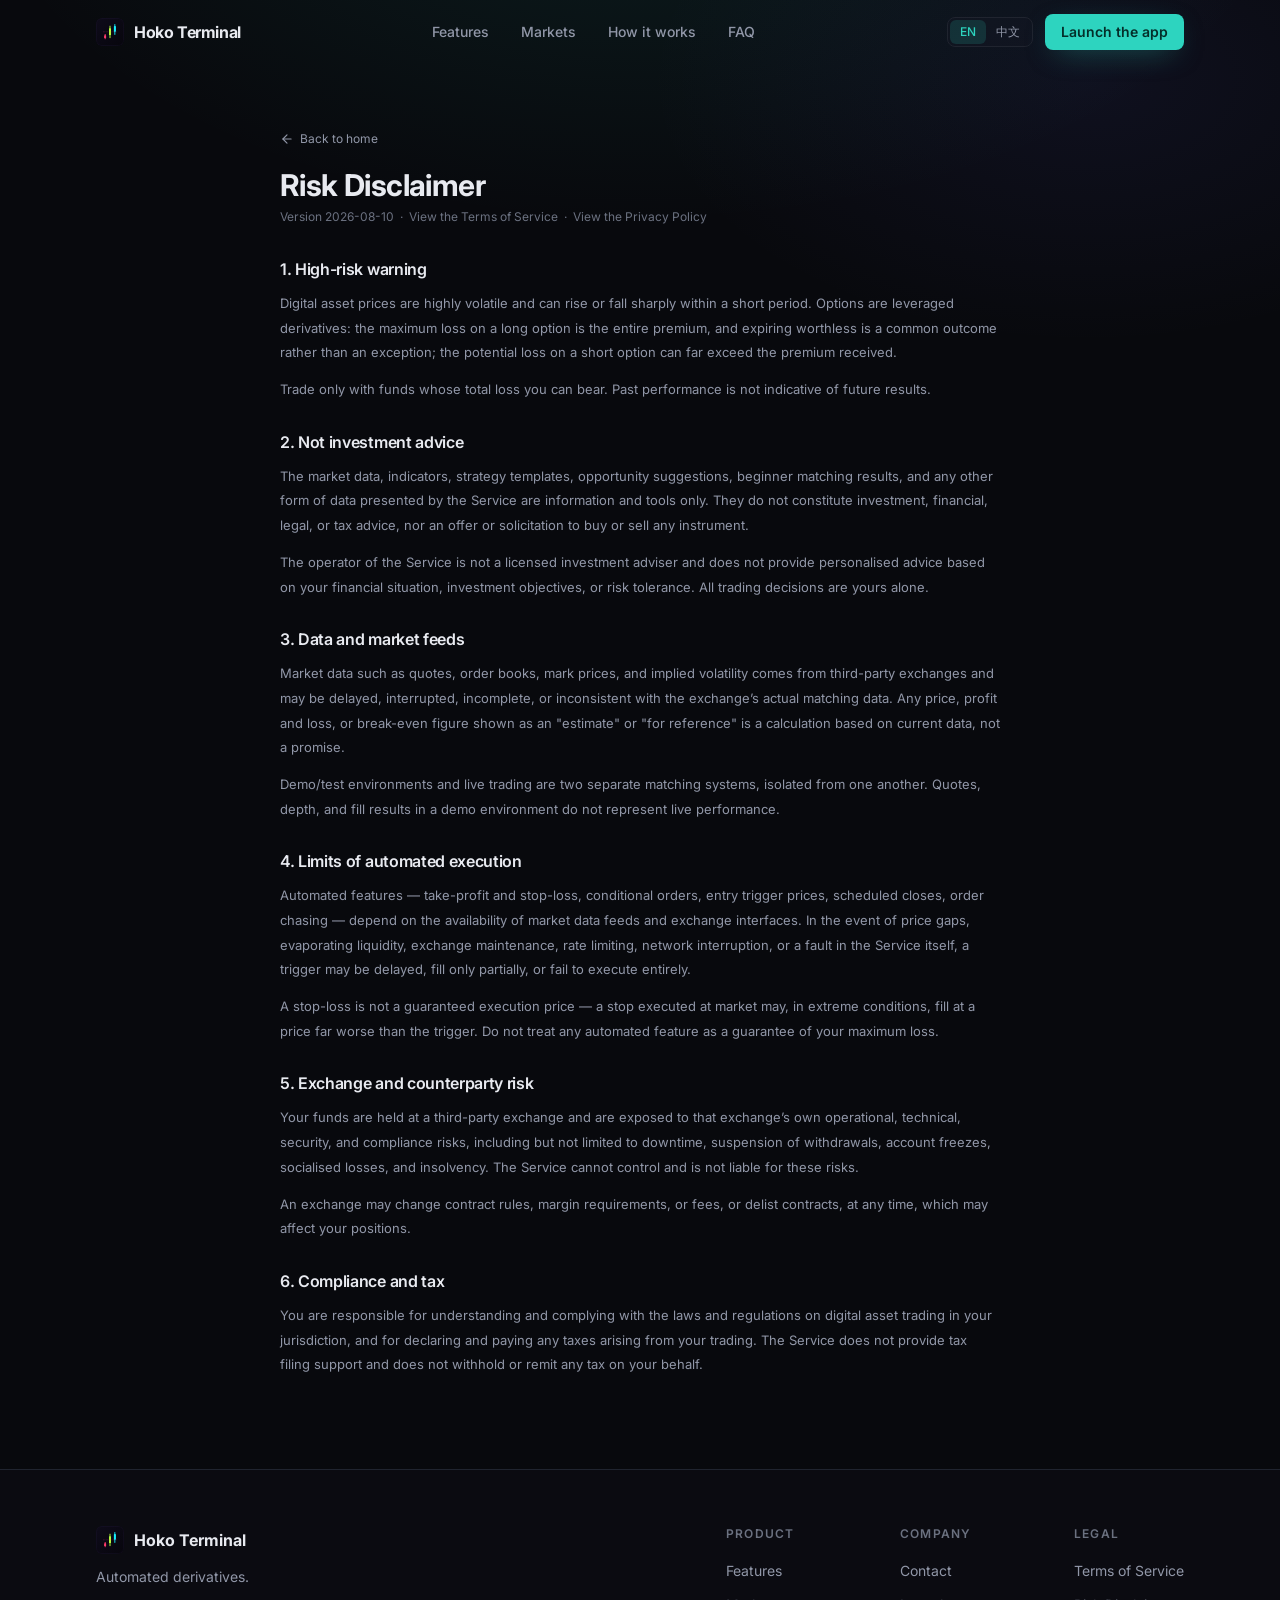
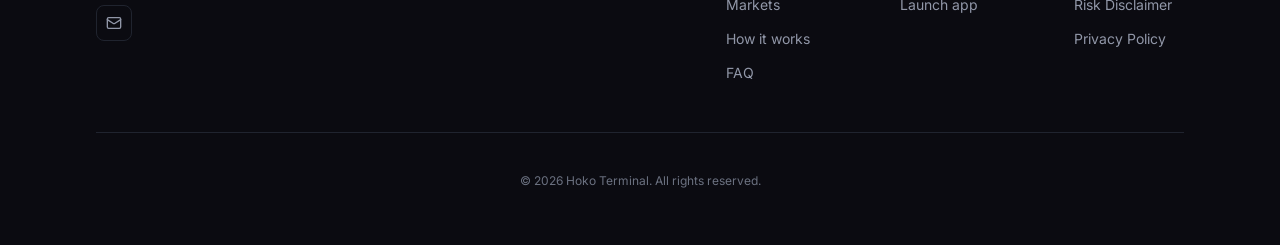
==== legal/disclaimer/index.html @ 72d1b21d "feat: initial release" ====
<!doctype html>
<html lang="en" class="dark">
  <head>
    <meta charset="UTF-8" />
    <meta name="viewport" content="width=device-width, initial-scale=1.0" />
    <title>Risk Disclaimer — Hoko Terminal</title>
    <meta
      name="description"
      content="Hoko Terminal Risk Disclaimer: high-risk warning, not investment advice, limits of automated execution, exchange and counterparty risk."
    />
    <link rel="icon" type="image/svg+xml" href="/icon.svg" />
    <link rel="icon" type="image/png" sizes="32x32" href="/favicon-32.png" />
    <link rel="apple-touch-icon" href="/apple-touch-icon.png" />
    <link rel="preconnect" href="https://fonts.googleapis.com" />
    <link rel="preconnect" href="https://fonts.gstatic.com" crossorigin />
    <link
      href="https://fonts.googleapis.com/css2?family=Inter:wght@400;500;600;700;800&family=JetBrains+Mono:wght@400;500;600&display=swap"
      rel="stylesheet"
    />
    <script type="module" crossorigin src="/assets/styles-DT14Fcyo.js"></script>
    <script type="module" crossorigin src="/assets/main-DDsl2lCZ.js"></script>
    <link rel="stylesheet" crossorigin href="/assets/styles-CQISBtaQ.css">
  </head>
  <body>
    <div id="root"></div>
  </body>
</html>
---- assets/styles-CQISBtaQ.css ----
/*! tailwindcss v4.3.3 | MIT License | https://tailwindcss.com */
@layer properties{@supports (((-webkit-hyphens:none)) and (not (margin-trim:inline))) or ((-moz-orient:inline) and (not (color:rgb(from red r g b)))){*,:before,:after,::backdrop{--tw-translate-x:0;--tw-translate-y:0;--tw-translate-z:0;--tw-space-y-reverse:0;--tw-divide-y-reverse:0;--tw-border-style:solid;--tw-gradient-position:initial;--tw-gradient-from:#0000;--tw-gradient-via:#0000;--tw-gradient-to:#0000;--tw-gradient-stops:initial;--tw-gradient-via-stops:initial;--tw-gradient-from-position:0%;--tw-gradient-via-position:50%;--tw-gradient-to-position:100%;--tw-leading:initial;--tw-font-weight:initial;--tw-tracking:initial;--tw-shadow:0 0 #0000;--tw-shadow-color:initial;--tw-shadow-alpha:100%;--tw-inset-shadow:0 0 #0000;--tw-inset-shadow-color:initial;--tw-inset-shadow-alpha:100%;--tw-ring-color:initial;--tw-ring-shadow:0 0 #0000;--tw-inset-ring-color:initial;--tw-inset-ring-shadow:0 0 #0000;--tw-ring-inset:initial;--tw-ring-offset-width:0px;--tw-ring-offset-color:#fff;--tw-ring-offset-shadow:0 0 #0000;--tw-outline-style:solid;--tw-blur:initial;--tw-brightness:initial;--tw-contrast:initial;--tw-grayscale:initial;--tw-hue-rotate:initial;--tw-invert:initial;--tw-opacity:initial;--tw-saturate:initial;--tw-sepia:initial;--tw-drop-shadow:initial;--tw-drop-shadow-color:initial;--tw-drop-shadow-alpha:100%;--tw-drop-shadow-size:initial;--tw-duration:initial;--tw-divide-x-reverse:0}}}@layer theme{:root,:host{--font-sans:"Inter", ui-sans-serif, system-ui, -apple-system, "Segoe UI", sans-serif;--font-mono:"JetBrains Mono", "SFMono-Regular", ui-monospace, monospace;--color-black:#000;--spacing:.25rem;--container-xs:20rem;--container-xl:36rem;--container-2xl:42rem;--container-3xl:48rem;--container-6xl:72rem;--text-xs:.75rem;--text-xs--line-height:calc(1 / .75);--text-sm:.875rem;--text-sm--line-height:calc(1.25 / .875);--text-base:1rem;--text-base--line-height:calc(1.5 / 1);--text-lg:1.125rem;--text-lg--line-height:calc(1.75 / 1.125);--text-xl:1.25rem;--text-xl--line-height:calc(1.75 / 1.25);--text-2xl:1.5rem;--text-2xl--line-height:calc(2 / 1.5);--text-3xl:1.875rem;--text-3xl--line-height:calc(2.25 / 1.875);--text-4xl:2.25rem;--text-4xl--line-height:calc(2.5 / 2.25);--text-5xl:3rem;--text-5xl--line-height:1;--text-6xl:3.75rem;--text-6xl--line-height:1;--font-weight-light:300;--font-weight-medium:500;--font-weight-semibold:600;--font-weight-bold:700;--font-weight-extrabold:800;--tracking-tight:-.025em;--tracking-widest:.1em;--leading-relaxed:1.625;--radius-md:.375rem;--radius-lg:.5rem;--radius-xl:.75rem;--radius-2xl:1rem;--radius-3xl:1.5rem;--animate-pulse:pulse 2s cubic-bezier(.4, 0, .6, 1) infinite;--blur-2xl:40px;--blur-3xl:64px;--default-transition-duration:.15s;--default-transition-timing-function:cubic-bezier(.4, 0, .2, 1);--default-font-family:var(--font-sans);--default-mono-font-family:var(--font-mono);--color-bg:#08090d;--color-surface:#0f1118;--color-surface-2:#151823;--color-elevated:#1a1e2b;--color-border:#20242f;--color-border-strong:#2c3140;--color-fg:#e8eaf0;--color-muted:#9197a8;--color-faint:#6b7180;--color-accent:#2dd4bf;--color-accent-fg:#042f2a;--color-accent-2:#6366f1;--color-up:#34d399;--color-down:#f43f5e;--radius-card:1rem}}@layer base{*,:after,:before,::backdrop{box-sizing:border-box;border:0 solid;margin:0;padding:0}::file-selector-button{box-sizing:border-box;border:0 solid;margin:0;padding:0}html,:host{-webkit-text-size-adjust:100%;tab-size:4;line-height:1.5;font-family:var(--default-font-family,-apple-system, BlinkMacSystemFont, "Segoe UI", Roboto, "Helvetica Neue", "Noto Sans", Arial, sans-serif, "Apple Color Emoji", "Segoe UI Emoji", "Segoe UI Symbol", "Noto Color Emoji");font-feature-settings:var(--default-font-feature-settings,normal);font-variation-settings:var(--default-font-variation-settings,normal);-webkit-tap-highlight-color:transparent}hr{height:0;color:inherit;border-top-width:1px}abbr:where([title]){-webkit-text-decoration:underline dotted;text-decoration:underline dotted}h1,h2,h3,h4,h5,h6{font-size:inherit;font-weight:inherit}a{color:inherit;-webkit-text-decoration:inherit;-webkit-text-decoration:inherit;-webkit-text-decoration:inherit;-webkit-text-decoration:inherit;text-decoration:inherit}b,strong{font-weight:bolder}code,kbd,samp,pre{font-family:var(--default-mono-font-family,ui-monospace, SFMono-Regular, Menlo, Monaco, Consolas, "Liberation Mono", "Courier New", monospace);font-feature-settings:var(--default-mono-font-feature-settings,normal);font-variation-settings:var(--default-mono-font-variation-settings,normal);font-size:1em}small{font-size:80%}sub,sup{vertical-align:baseline;font-size:75%;line-height:0;position:relative}sub{bottom:-.25em}sup{top:-.5em}table{text-indent:0;border-color:inherit;border-collapse:collapse}:-moz-focusring:where(:not(iframe)){outline:auto}progress{vertical-align:baseline}summary{display:list-item}ol,ul,menu{list-style:none}img,svg,video,canvas,audio,iframe,embed,object{vertical-align:middle;display:block}img,video{max-width:100%;height:auto}button,input,select,optgroup,textarea{font:inherit;font-feature-settings:inherit;font-variation-settings:inherit;letter-spacing:inherit;color:inherit;opacity:1;background-color:#0000;border-radius:0}::file-selector-button{font:inherit;font-feature-settings:inherit;font-variation-settings:inherit;letter-spacing:inherit;color:inherit;opacity:1;background-color:#0000;border-radius:0}:where(select:is([multiple],[size])) optgroup{font-weight:bolder}:where(select:is([multiple],[size])) optgroup option{padding-inline-start:20px}::file-selector-button{margin-inline-end:4px}::placeholder{opacity:1}@supports (not ((-webkit-appearance:-apple-pay-button))) or (contain-intrinsic-size:1px){::placeholder{color:currentColor}@supports (color:color-mix(in lab, red, red)){::placeholder{color:color-mix(in oklab, currentcolor 50%, transparent)}}}textarea{resize:vertical}::-webkit-search-decoration{-webkit-appearance:none}::-webkit-date-and-time-value{min-height:1lh;text-align:inherit}::-webkit-datetime-edit{display:inline-flex}::-webkit-datetime-edit-fields-wrapper{padding:0}::-webkit-datetime-edit{padding-block:0}::-webkit-datetime-edit-year-field{padding-block:0}::-webkit-datetime-edit-month-field{padding-block:0}::-webkit-datetime-edit-day-field{padding-block:0}::-webkit-datetime-edit-hour-field{padding-block:0}::-webkit-datetime-edit-minute-field{padding-block:0}::-webkit-datetime-edit-second-field{padding-block:0}::-webkit-datetime-edit-millisecond-field{padding-block:0}::-webkit-datetime-edit-meridiem-field{padding-block:0}::-webkit-calendar-picker-indicator{line-height:1}:-moz-ui-invalid{box-shadow:none}button,input:where([type=button],[type=reset],[type=submit]){appearance:button}::file-selector-button{appearance:button}::-webkit-inner-spin-button{height:auto}::-webkit-outer-spin-button{height:auto}[hidden]:where(:not([hidden=until-found])){display:none!important}*{border-color:var(--color-border)}html{scroll-behavior:smooth}html,body{background:var(--color-bg);color:var(--color-fg);font-family:var(--font-sans);-webkit-font-smoothing:antialiased;text-rendering:optimizelegibility}body{background-image:radial-gradient(70rem 40rem at 50% -10rem,#2dd4bf1a,#0000 60%),radial-gradient(50rem 30rem at 85% 5rem,#6366f114,#0000 55%);background-repeat:no-repeat;min-height:100vh;margin:0}::selection{background:#2dd4bf4d}@supports (color:color-mix(in lab, red, red)){::selection{background:color-mix(in srgb, var(--color-accent) 30%, transparent)}}::selection{color:var(--color-fg)}h1,h2,h3,h4{letter-spacing:-.02em}button{cursor:pointer}button:disabled{cursor:not-allowed}}@layer components;@layer utilities{.pointer-events-none{pointer-events:none}.sr-only{clip-path:inset(50%);white-space:nowrap;border-width:0;width:1px;height:1px;margin:-1px;padding:0;position:absolute;overflow:hidden}.absolute{position:absolute}.fixed{position:fixed}.relative{position:relative}.-inset-4{inset:calc(var(--spacing) * -4)}.inset-0{inset:0}.-inset-x-20{inset-inline:calc(var(--spacing) * -20)}.inset-x-0{inset-inline:0}.-top-10{top:calc(var(--spacing) * -10)}.-top-24{top:calc(var(--spacing) * -24)}.top-0{top:0}.top-5{top:calc(var(--spacing) * 5)}.right-5{right:calc(var(--spacing) * 5)}.left-1\/2{left:50%}.-z-10{z-index:calc(10 * -1)}.z-50{z-index:50}.mx-1\.5{margin-inline:calc(var(--spacing) * 1.5)}.mx-auto{margin-inline:auto}.mt-0\.5{margin-top:calc(var(--spacing) * .5)}.mt-1{margin-top:var(--spacing)}.mt-1\.5{margin-top:calc(var(--spacing) * 1.5)}.mt-2{margin-top:calc(var(--spacing) * 2)}.mt-3{margin-top:calc(var(--spacing) * 3)}.mt-4{margin-top:calc(var(--spacing) * 4)}.mt-5{margin-top:calc(var(--spacing) * 5)}.mt-8{margin-top:calc(var(--spacing) * 8)}.mt-12{margin-top:calc(var(--spacing) * 12)}.mt-14{margin-top:calc(var(--spacing) * 14)}.mb-1\.5{margin-bottom:calc(var(--spacing) * 1.5)}.mb-2\.5{margin-bottom:calc(var(--spacing) * 2.5)}.mb-3{margin-bottom:calc(var(--spacing) * 3)}.mb-4{margin-bottom:calc(var(--spacing) * 4)}.mb-5{margin-bottom:calc(var(--spacing) * 5)}.mb-7{margin-bottom:calc(var(--spacing) * 7)}.mb-8{margin-bottom:calc(var(--spacing) * 8)}.-ml-0\.5{margin-left:calc(var(--spacing) * -.5)}.ml-3{margin-left:calc(var(--spacing) * 3)}.ml-auto{margin-left:auto}.block{display:block}.flex{display:flex}.grid{display:grid}.hidden{display:none}.inline-flex{display:inline-flex}.size-1\.5{width:calc(var(--spacing) * 1.5);height:calc(var(--spacing) * 1.5)}.size-3{width:calc(var(--spacing) * 3);height:calc(var(--spacing) * 3)}.size-3\.5{width:calc(var(--spacing) * 3.5);height:calc(var(--spacing) * 3.5)}.size-4{width:calc(var(--spacing) * 4);height:calc(var(--spacing) * 4)}.size-5{width:calc(var(--spacing) * 5);height:calc(var(--spacing) * 5)}.size-6{width:calc(var(--spacing) * 6);height:calc(var(--spacing) * 6)}.size-7{width:calc(var(--spacing) * 7);height:calc(var(--spacing) * 7)}.size-9{width:calc(var(--spacing) * 9);height:calc(var(--spacing) * 9)}.size-10{width:calc(var(--spacing) * 10);height:calc(var(--spacing) * 10)}.size-11{width:calc(var(--spacing) * 11);height:calc(var(--spacing) * 11)}.h-4{height:calc(var(--spacing) * 4)}.h-9{height:calc(var(--spacing) * 9)}.h-11{height:calc(var(--spacing) * 11)}.h-12{height:calc(var(--spacing) * 12)}.h-16{height:calc(var(--spacing) * 16)}.h-24{height:calc(var(--spacing) * 24)}.h-64{height:calc(var(--spacing) * 64)}.min-h-screen{min-height:100vh}.w-7{width:calc(var(--spacing) * 7)}.w-full{width:100%}.max-w-2xl{max-width:var(--container-2xl)}.max-w-3xl{max-width:var(--container-3xl)}.max-w-6xl{max-width:var(--container-6xl)}.max-w-180{max-width:calc(var(--spacing) * 180)}.max-w-xl{max-width:var(--container-xl)}.max-w-xs{max-width:var(--container-xs)}.shrink-0{flex-shrink:0}.-translate-x-1\/2{--tw-translate-x:calc(calc(1 / 2 * 100%) * -1);translate:var(--tw-translate-x) var(--tw-translate-y)}.rotate-180{rotate:180deg}.animate-caret{animation:1s step-end infinite caret-blink}.animate-fade-up{animation:.6s cubic-bezier(.16,1,.3,1) both fade-up}.animate-pulse{animation:var(--animate-pulse)}.scroll-mt-20{scroll-margin-top:calc(var(--spacing) * 20)}.grid-cols-2{grid-template-columns:repeat(2,minmax(0,1fr))}.grid-rows-\[0fr\]{grid-template-rows:0fr}.grid-rows-\[1fr\]{grid-template-rows:1fr}.flex-col{flex-direction:column}.flex-row{flex-direction:row}.items-baseline{align-items:baseline}.items-center{align-items:center}.justify-between{justify-content:space-between}.justify-center{justify-content:center}.justify-end{justify-content:flex-end}.justify-start{justify-content:flex-start}.gap-1{gap:var(--spacing)}.gap-1\.5{gap:calc(var(--spacing) * 1.5)}.gap-2{gap:calc(var(--spacing) * 2)}.gap-2\.5{gap:calc(var(--spacing) * 2.5)}.gap-3{gap:calc(var(--spacing) * 3)}.gap-4{gap:calc(var(--spacing) * 4)}.gap-5{gap:calc(var(--spacing) * 5)}.gap-8{gap:calc(var(--spacing) * 8)}.gap-10{gap:calc(var(--spacing) * 10)}.gap-12{gap:calc(var(--spacing) * 12)}.gap-14{gap:calc(var(--spacing) * 14)}:where(.space-y-2>:not(:last-child)){--tw-space-y-reverse:0;margin-block-start:calc(calc(var(--spacing) * 2) * var(--tw-space-y-reverse));margin-block-end:calc(calc(var(--spacing) * 2) * calc(1 - var(--tw-space-y-reverse)))}:where(.space-y-2\.5>:not(:last-child)){--tw-space-y-reverse:0;margin-block-start:calc(calc(var(--spacing) * 2.5) * var(--tw-space-y-reverse));margin-block-end:calc(calc(var(--spacing) * 2.5) * calc(1 - var(--tw-space-y-reverse)))}:where(.space-y-3>:not(:last-child)){--tw-space-y-reverse:0;margin-block-start:calc(calc(var(--spacing) * 3) * var(--tw-space-y-reverse));margin-block-end:calc(calc(var(--spacing) * 3) * calc(1 - var(--tw-space-y-reverse)))}:where(.space-y-5>:not(:last-child)){--tw-space-y-reverse:0;margin-block-start:calc(calc(var(--spacing) * 5) * var(--tw-space-y-reverse));margin-block-end:calc(calc(var(--spacing) * 5) * calc(1 - var(--tw-space-y-reverse)))}:where(.divide-y>:not(:last-child)){--tw-divide-y-reverse:0;border-bottom-style:var(--tw-border-style);border-top-style:var(--tw-border-style);border-top-width:calc(1px * var(--tw-divide-y-reverse));border-bottom-width:calc(1px * calc(1 - var(--tw-divide-y-reverse)))}:where(.divide-border>:not(:last-child)){border-color:var(--color-border)}.overflow-hidden{overflow:hidden}.rounded{border-radius:.25rem}.rounded-2xl{border-radius:var(--radius-2xl)}.rounded-3xl{border-radius:var(--radius-3xl)}.rounded-\[--radius-card\]{border-radius:--radius-card}.rounded-\[2rem\]{border-radius:2rem}.rounded-\[22\%\]{border-radius:22%}.rounded-full{border-radius:3.40282e38px}.rounded-lg{border-radius:var(--radius-lg)}.rounded-md{border-radius:var(--radius-md)}.rounded-xl{border-radius:var(--radius-xl)}.border{border-style:var(--tw-border-style);border-width:1px}.border-y{border-block-style:var(--tw-border-style);border-block-width:1px}.border-t{border-top-style:var(--tw-border-style);border-top-width:1px}.border-b{border-bottom-style:var(--tw-border-style);border-bottom-width:1px}.border-border{border-color:var(--color-border)}.border-border-strong{border-color:var(--color-border-strong)}.bg-\[\#f5c451\]\/70{background-color:oklab(84.3187% .0110193 .140794/.7)}.bg-accent{background-color:var(--color-accent)}.bg-accent\/10{background-color:#2dd4bf1a}@supports (color:color-mix(in lab, red, red)){.bg-accent\/10{background-color:color-mix(in oklab, var(--color-accent) 10%, transparent)}}.bg-accent\/15{background-color:#2dd4bf26}@supports (color:color-mix(in lab, red, red)){.bg-accent\/15{background-color:color-mix(in oklab, var(--color-accent) 15%, transparent)}}.bg-accent\/80{background-color:#2dd4bfcc}@supports (color:color-mix(in lab, red, red)){.bg-accent\/80{background-color:color-mix(in oklab, var(--color-accent) 80%, transparent)}}.bg-bg{background-color:var(--color-bg)}.bg-bg\/40{background-color:#08090d66}@supports (color:color-mix(in lab, red, red)){.bg-bg\/40{background-color:color-mix(in oklab, var(--color-bg) 40%, transparent)}}.bg-bg\/60{background-color:#08090d99}@supports (color:color-mix(in lab, red, red)){.bg-bg\/60{background-color:color-mix(in oklab, var(--color-bg) 60%, transparent)}}.bg-down\/70{background-color:#f43f5eb3}@supports (color:color-mix(in lab, red, red)){.bg-down\/70{background-color:color-mix(in oklab, var(--color-down) 70%, transparent)}}.bg-elevated{background-color:var(--color-elevated)}.bg-surface{background-color:var(--color-surface)}.bg-surface-2\/40{background-color:#15182366}@supports (color:color-mix(in lab, red, red)){.bg-surface-2\/40{background-color:color-mix(in oklab, var(--color-surface-2) 40%, transparent)}}.bg-surface-2\/60{background-color:#15182399}@supports (color:color-mix(in lab, red, red)){.bg-surface-2\/60{background-color:color-mix(in oklab, var(--color-surface-2) 60%, transparent)}}.bg-surface\/30{background-color:#0f11184d}@supports (color:color-mix(in lab, red, red)){.bg-surface\/30{background-color:color-mix(in oklab, var(--color-surface) 30%, transparent)}}.bg-surface\/40{background-color:#0f111866}@supports (color:color-mix(in lab, red, red)){.bg-surface\/40{background-color:color-mix(in oklab, var(--color-surface) 40%, transparent)}}.bg-surface\/60{background-color:#0f111899}@supports (color:color-mix(in lab, red, red)){.bg-surface\/60{background-color:color-mix(in oklab, var(--color-surface) 60%, transparent)}}.bg-up{background-color:var(--color-up)}.bg-up\/10{background-color:#34d3991a}@supports (color:color-mix(in lab, red, red)){.bg-up\/10{background-color:color-mix(in oklab, var(--color-up) 10%, transparent)}}.bg-up\/70{background-color:#34d399b3}@supports (color:color-mix(in lab, red, red)){.bg-up\/70{background-color:color-mix(in oklab, var(--color-up) 70%, transparent)}}.bg-linear-to-b{--tw-gradient-position:to bottom}@supports (background-image:linear-gradient(in lab, red, red)){.bg-linear-to-b{--tw-gradient-position:to bottom in oklab}}.bg-linear-to-b{background-image:linear-gradient(var(--tw-gradient-stops))}.bg-gradient-to-tr{--tw-gradient-position:to top right in oklab;background-image:linear-gradient(var(--tw-gradient-stops))}.grid-bg{background-image:linear-gradient(90deg,#ffffff06 1px,#0000 1px),linear-gradient(#ffffff06 1px,#0000 1px);background-size:56px 56px}.from-accent\/20{--tw-gradient-from:#2dd4bf33}@supports (color:color-mix(in lab, red, red)){.from-accent\/20{--tw-gradient-from:color-mix(in oklab, var(--color-accent) 20%, transparent)}}.from-accent\/20{--tw-gradient-stops:var(--tw-gradient-via-stops,var(--tw-gradient-position), var(--tw-gradient-from) var(--tw-gradient-from-position), var(--tw-gradient-to) var(--tw-gradient-to-position))}.via-accent-2\/10{--tw-gradient-via:#6366f11a}@supports (color:color-mix(in lab, red, red)){.via-accent-2\/10{--tw-gradient-via:color-mix(in oklab, var(--color-accent-2) 10%, transparent)}}.via-accent-2\/10{--tw-gradient-via-stops:var(--tw-gradient-position), var(--tw-gradient-from) var(--tw-gradient-from-position), var(--tw-gradient-via) var(--tw-gradient-via-position), var(--tw-gradient-to) var(--tw-gradient-to-position);--tw-gradient-stops:var(--tw-gradient-via-stops)}.to-transparent{--tw-gradient-to:transparent;--tw-gradient-stops:var(--tw-gradient-via-stops,var(--tw-gradient-position), var(--tw-gradient-from) var(--tw-gradient-from-position), var(--tw-gradient-to) var(--tw-gradient-to-position))}.mask-\[radial-gradient\(40rem_20rem_at_50\%_0\%\,black\,transparent\)\]{-webkit-mask-image:radial-gradient(40rem 20rem at 50% 0,#000,#0000);mask-image:radial-gradient(40rem 20rem at 50% 0,#000,#0000)}.mask-\[radial-gradient\(60rem_40rem_at_50\%_-5rem\,black\,transparent\)\]{-webkit-mask-image:radial-gradient(60rem 40rem at 50% -5rem,#000,#0000);mask-image:radial-gradient(60rem 40rem at 50% -5rem,#000,#0000)}.text-gradient{background:linear-gradient(100deg, var(--color-fg) 30%, var(--color-accent) 100%);color:#0000;-webkit-background-clip:text;background-clip:text}.p-0\.5{padding:calc(var(--spacing) * .5)}.p-3{padding:calc(var(--spacing) * 3)}.p-5{padding:calc(var(--spacing) * 5)}.p-6{padding:calc(var(--spacing) * 6)}.p-7{padding:calc(var(--spacing) * 7)}.px-1\.5{padding-inline:calc(var(--spacing) * 1.5)}.px-2{padding-inline:calc(var(--spacing) * 2)}.px-2\.5{padding-inline:calc(var(--spacing) * 2.5)}.px-3{padding-inline:calc(var(--spacing) * 3)}.px-4{padding-inline:calc(var(--spacing) * 4)}.px-5{padding-inline:calc(var(--spacing) * 5)}.px-6{padding-inline:calc(var(--spacing) * 6)}.px-7{padding-inline:calc(var(--spacing) * 7)}.py-0\.5{padding-block:calc(var(--spacing) * .5)}.py-1{padding-block:var(--spacing)}.py-1\.5{padding-block:calc(var(--spacing) * 1.5)}.py-2{padding-block:calc(var(--spacing) * 2)}.py-2\.5{padding-block:calc(var(--spacing) * 2.5)}.py-3{padding-block:calc(var(--spacing) * 3)}.py-4{padding-block:calc(var(--spacing) * 4)}.py-5{padding-block:calc(var(--spacing) * 5)}.py-8{padding-block:calc(var(--spacing) * 8)}.py-12{padding-block:calc(var(--spacing) * 12)}.py-14{padding-block:calc(var(--spacing) * 14)}.py-16{padding-block:calc(var(--spacing) * 16)}.py-20{padding-block:calc(var(--spacing) * 20)}.pt-6{padding-top:calc(var(--spacing) * 6)}.pt-16{padding-top:calc(var(--spacing) * 16)}.pt-32{padding-top:calc(var(--spacing) * 32)}.pb-5{padding-bottom:calc(var(--spacing) * 5)}.pb-16{padding-bottom:calc(var(--spacing) * 16)}.pl-6{padding-left:calc(var(--spacing) * 6)}.text-center{text-align:center}.text-left{text-align:left}.font-mono{font-family:var(--font-mono)}.text-2xl{font-size:var(--text-2xl);line-height:var(--tw-leading,var(--text-2xl--line-height))}.text-3xl{font-size:var(--text-3xl);line-height:var(--tw-leading,var(--text-3xl--line-height))}.text-4xl{font-size:var(--text-4xl);line-height:var(--tw-leading,var(--text-4xl--line-height))}.text-base{font-size:var(--text-base);line-height:var(--tw-leading,var(--text-base--line-height))}.text-lg{font-size:var(--text-lg);line-height:var(--tw-leading,var(--text-lg--line-height))}.text-sm{font-size:var(--text-sm);line-height:var(--tw-leading,var(--text-sm--line-height))}.text-xl{font-size:var(--text-xl);line-height:var(--tw-leading,var(--text-xl--line-height))}.text-xs{font-size:var(--text-xs);line-height:var(--tw-leading,var(--text-xs--line-height))}.text-\[10px\]{font-size:10px}.text-\[11px\]{font-size:11px}.text-\[13px\]{font-size:13px}.leading-\[1\.08\]{--tw-leading:1.08;line-height:1.08}.leading-\[1\.9\]{--tw-leading:1.9;line-height:1.9}.leading-relaxed{--tw-leading:var(--leading-relaxed);line-height:var(--leading-relaxed)}.font-bold{--tw-font-weight:var(--font-weight-bold);font-weight:var(--font-weight-bold)}.font-extrabold{--tw-font-weight:var(--font-weight-extrabold);font-weight:var(--font-weight-extrabold)}.font-light{--tw-font-weight:var(--font-weight-light);font-weight:var(--font-weight-light)}.font-medium{--tw-font-weight:var(--font-weight-medium);font-weight:var(--font-weight-medium)}.font-semibold{--tw-font-weight:var(--font-weight-semibold);font-weight:var(--font-weight-semibold)}.tracking-tight{--tw-tracking:var(--tracking-tight);letter-spacing:var(--tracking-tight)}.tracking-widest{--tw-tracking:var(--tracking-widest);letter-spacing:var(--tracking-widest)}.text-balance{text-wrap:balance}.text-pretty{text-wrap:pretty}.whitespace-nowrap{white-space:nowrap}.text-accent{color:var(--color-accent)}.text-accent-fg{color:var(--color-accent-fg)}.text-down{color:var(--color-down)}.text-faint{color:var(--color-faint)}.text-fg{color:var(--color-fg)}.text-muted{color:var(--color-muted)}.text-up{color:var(--color-up)}.uppercase{text-transform:uppercase}.opacity-0{opacity:0}.opacity-40{opacity:.4}.opacity-100{opacity:1}.shadow-2xl{--tw-shadow:0 25px 50px -12px var(--tw-shadow-color,#00000040);box-shadow:var(--tw-inset-shadow), var(--tw-inset-ring-shadow), var(--tw-ring-offset-shadow), var(--tw-ring-shadow), var(--tw-shadow)}.shadow-\[0_8px_30px_-12px_rgba\(45\,212\,191\,0\.6\)\]{--tw-shadow:0 8px 30px -12px var(--tw-shadow-color,#2dd4bf99);box-shadow:var(--tw-inset-shadow), var(--tw-inset-ring-shadow), var(--tw-ring-offset-shadow), var(--tw-ring-shadow), var(--tw-shadow)}.shadow-lg{--tw-shadow:0 10px 15px -3px var(--tw-shadow-color,#0000001a), 0 4px 6px -4px var(--tw-shadow-color,#0000001a);box-shadow:var(--tw-inset-shadow), var(--tw-inset-ring-shadow), var(--tw-ring-offset-shadow), var(--tw-ring-shadow), var(--tw-shadow)}.shadow-black\/40{--tw-shadow-color:#0006}@supports (color:color-mix(in lab, red, red)){.shadow-black\/40{--tw-shadow-color:color-mix(in oklab, color-mix(in oklab, var(--color-black) 40%, transparent) var(--tw-shadow-alpha), transparent)}}.outline{outline-style:var(--tw-outline-style);outline-width:1px}.blur-2xl{--tw-blur:blur(var(--blur-2xl));filter:var(--tw-blur,) var(--tw-brightness,) var(--tw-contrast,) var(--tw-grayscale,) var(--tw-hue-rotate,) var(--tw-invert,) var(--tw-saturate,) var(--tw-sepia,) var(--tw-drop-shadow,)}.blur-3xl{--tw-blur:blur(var(--blur-3xl));filter:var(--tw-blur,) var(--tw-brightness,) var(--tw-contrast,) var(--tw-grayscale,) var(--tw-hue-rotate,) var(--tw-invert,) var(--tw-saturate,) var(--tw-sepia,) var(--tw-drop-shadow,)}.filter{filter:var(--tw-blur,) var(--tw-brightness,) var(--tw-contrast,) var(--tw-grayscale,) var(--tw-hue-rotate,) var(--tw-invert,) var(--tw-saturate,) var(--tw-sepia,) var(--tw-drop-shadow,)}.panel{background:#0f1118cc}@supports (color:color-mix(in lab, red, red)){.panel{background:color-mix(in srgb, var(--color-surface) 80%, transparent)}}.panel{border:1px solid var(--color-border);-webkit-backdrop-filter:blur(10px);backdrop-filter:blur(10px)}.transition-all{transition-property:all;transition-timing-function:var(--tw-ease,var(--default-transition-timing-function));transition-duration:var(--tw-duration,var(--default-transition-duration))}.transition-colors{transition-property:color,background-color,border-color,outline-color,text-decoration-color,fill,stroke,--tw-gradient-from,--tw-gradient-via,--tw-gradient-to;transition-timing-function:var(--tw-ease,var(--default-transition-timing-function));transition-duration:var(--tw-duration,var(--default-transition-duration))}.transition-opacity{transition-property:opacity;transition-timing-function:var(--tw-ease,var(--default-transition-timing-function));transition-duration:var(--tw-duration,var(--default-transition-duration))}.transition-transform{transition-property:transform,translate,scale,rotate;transition-timing-function:var(--tw-ease,var(--default-transition-timing-function));transition-duration:var(--tw-duration,var(--default-transition-duration))}.duration-150{--tw-duration:.15s;transition-duration:.15s}.duration-300{--tw-duration:.3s;transition-duration:.3s}.\[animation-delay\:120ms\]{animation-delay:.12s}.group-focus-within\:opacity-100:is(:where(.group):focus-within *){opacity:1}@media (hover:hover){.group-hover\:opacity-100:is(:where(.group):hover *){opacity:1}.hover\:-translate-y-1:hover{--tw-translate-y:calc(var(--spacing) * -1);translate:var(--tw-translate-x) var(--tw-translate-y)}.hover\:-translate-y-px:hover{--tw-translate-y:-1px;translate:var(--tw-translate-x) var(--tw-translate-y)}.hover\:border-accent\/60:hover{border-color:#2dd4bf99}@supports (color:color-mix(in lab, red, red)){.hover\:border-accent\/60:hover{border-color:color-mix(in oklab, var(--color-accent) 60%, transparent)}}.hover\:border-border-strong:hover{border-color:var(--color-border-strong)}.hover\:border-faint:hover{border-color:var(--color-faint)}.hover\:bg-accent\/90:hover{background-color:#2dd4bfe6}@supports (color:color-mix(in lab, red, red)){.hover\:bg-accent\/90:hover{background-color:color-mix(in oklab, var(--color-accent) 90%, transparent)}}.hover\:bg-surface-2:hover{background-color:var(--color-surface-2)}.hover\:bg-surface\/90:hover{background-color:#0f1118e6}@supports (color:color-mix(in lab, red, red)){.hover\:bg-surface\/90:hover{background-color:color-mix(in oklab, var(--color-surface) 90%, transparent)}}.hover\:text-accent:hover{color:var(--color-accent)}.hover\:text-fg:hover{color:var(--color-fg)}}.focus-visible\:ring-2:focus-visible{--tw-ring-shadow:var(--tw-ring-inset,) 0 0 0 calc(2px + var(--tw-ring-offset-width)) var(--tw-ring-color,currentcolor);box-shadow:var(--tw-inset-shadow), var(--tw-inset-ring-shadow), var(--tw-ring-offset-shadow), var(--tw-ring-shadow), var(--tw-shadow)}.focus-visible\:ring-accent\/60:focus-visible{--tw-ring-color:#2dd4bf99}@supports (color:color-mix(in lab, red, red)){.focus-visible\:ring-accent\/60:focus-visible{--tw-ring-color:color-mix(in oklab, var(--color-accent) 60%, transparent)}}.focus-visible\:ring-offset-2:focus-visible{--tw-ring-offset-width:2px;--tw-ring-offset-shadow:var(--tw-ring-inset,) 0 0 0 var(--tw-ring-offset-width) var(--tw-ring-offset-color)}.focus-visible\:ring-offset-bg:focus-visible{--tw-ring-offset-color:var(--color-bg)}.focus-visible\:outline-none:focus-visible{--tw-outline-style:none;outline-style:none}.disabled\:pointer-events-none:disabled{pointer-events:none}.disabled\:opacity-50:disabled{opacity:.5}@media (width>=40rem){.sm\:col-span-2{grid-column:span 2/span 2}.sm\:col-span-3{grid-column:span 3/span 3}.sm\:flex{display:flex}.sm\:grid-cols-2{grid-template-columns:repeat(2,minmax(0,1fr))}.sm\:grid-cols-3{grid-template-columns:repeat(3,minmax(0,1fr))}.sm\:grid-cols-5{grid-template-columns:repeat(5,minmax(0,1fr))}.sm\:flex-row{flex-direction:row}.sm\:gap-16{gap:calc(var(--spacing) * 16)}.sm\:px-8{padding-inline:calc(var(--spacing) * 8)}.sm\:px-16{padding-inline:calc(var(--spacing) * 16)}.sm\:py-16{padding-block:calc(var(--spacing) * 16)}.sm\:py-28{padding-block:calc(var(--spacing) * 28)}.sm\:pt-40{padding-top:calc(var(--spacing) * 40)}.sm\:pb-24{padding-bottom:calc(var(--spacing) * 24)}.sm\:text-3xl{font-size:var(--text-3xl);line-height:var(--tw-leading,var(--text-3xl--line-height))}.sm\:text-4xl{font-size:var(--text-4xl);line-height:var(--tw-leading,var(--text-4xl--line-height))}.sm\:text-5xl{font-size:var(--text-5xl);line-height:var(--tw-leading,var(--text-5xl--line-height))}}@media (width>=48rem){.md\:flex{display:flex}.md\:hidden{display:none}.md\:grid-cols-2{grid-template-columns:repeat(2,minmax(0,1fr))}.md\:flex-row{flex-direction:row}}@media (width>=64rem){.lg\:mx-0{margin-inline:0}.lg\:grid-cols-2{grid-template-columns:repeat(2,minmax(0,1fr))}.lg\:grid-cols-3{grid-template-columns:repeat(3,minmax(0,1fr))}.lg\:grid-cols-4{grid-template-columns:repeat(4,minmax(0,1fr))}.lg\:justify-start{justify-content:flex-start}:where(.lg\:divide-x>:not(:last-child)){--tw-divide-x-reverse:0;border-inline-style:var(--tw-border-style);border-inline-start-width:calc(1px * var(--tw-divide-x-reverse));border-inline-end-width:calc(1px * calc(1 - var(--tw-divide-x-reverse)))}.lg\:text-left{text-align:left}.lg\:text-6xl{font-size:var(--text-6xl);line-height:var(--tw-leading,var(--text-6xl--line-height))}}.\[\&_svg\]\:size-4 svg{width:calc(var(--spacing) * 4);height:calc(var(--spacing) * 4)}.\[\&_svg\]\:shrink-0 svg{flex-shrink:0}}@keyframes fade-up{0%{opacity:0;transform:translateY(12px)}to{opacity:1;transform:translateY(0)}}@keyframes marquee{0%{transform:translate(0)}to{transform:translate(-50%)}}@keyframes caret-blink{0%,45%{opacity:1}50%,to{opacity:0}}@property --tw-translate-x{syntax:"*";inherits:false;initial-value:0}@property --tw-translate-y{syntax:"*";inherits:false;initial-value:0}@property --tw-translate-z{syntax:"*";inherits:false;initial-value:0}@property --tw-space-y-reverse{syntax:"*";inherits:false;initial-value:0}@property --tw-divide-y-reverse{syntax:"*";inherits:false;initial-value:0}@property --tw-border-style{syntax:"*";inherits:false;initial-value:solid}@property --tw-gradient-position{syntax:"*";inherits:false}@property --tw-gradient-from{syntax:"<color>";inherits:false;initial-value:#0000}@property --tw-gradient-via{syntax:"<color>";inherits:false;initial-value:#0000}@property --tw-gradient-to{syntax:"<color>";inherits:false;initial-value:#0000}@property --tw-gradient-stops{syntax:"*";inherits:false}@property --tw-gradient-via-stops{syntax:"*";inherits:false}@property --tw-gradient-from-position{syntax:"<length-percentage>";inherits:false;initial-value:0%}@property --tw-gradient-via-position{syntax:"<length-percentage>";inherits:false;initial-value:50%}@property --tw-gradient-to-position{syntax:"<length-percentage>";inherits:false;initial-value:100%}@property --tw-leading{syntax:"*";inherits:false}@property --tw-font-weight{syntax:"*";inherits:false}@property --tw-tracking{syntax:"*";inherits:false}@property --tw-shadow{syntax:"*";inherits:false;initial-value:0 0 #0000}@property --tw-shadow-color{syntax:"*";inherits:false}@property --tw-shadow-alpha{syntax:"<percentage>";inherits:false;initial-value:100%}@property --tw-inset-shadow{syntax:"*";inherits:false;initial-value:0 0 #0000}@property --tw-inset-shadow-color{syntax:"*";inherits:false}@property --tw-inset-shadow-alpha{syntax:"<percentage>";inherits:false;initial-value:100%}@property --tw-ring-color{syntax:"*";inherits:false}@property --tw-ring-shadow{syntax:"*";inherits:false;initial-value:0 0 #0000}@property --tw-inset-ring-color{syntax:"*";inherits:false}@property --tw-inset-ring-shadow{syntax:"*";inherits:false;initial-value:0 0 #0000}@property --tw-ring-inset{syntax:"*";inherits:false}@property --tw-ring-offset-width{syntax:"<length>";inherits:false;initial-value:0}@property --tw-ring-offset-color{syntax:"*";inherits:false;initial-value:#fff}@property --tw-ring-offset-shadow{syntax:"*";inherits:false;initial-value:0 0 #0000}@property --tw-outline-style{syntax:"*";inherits:false;initial-value:solid}@property --tw-blur{syntax:"*";inherits:false}@property --tw-brightness{syntax:"*";inherits:false}@property --tw-contrast{syntax:"*";inherits:false}@property --tw-grayscale{syntax:"*";inherits:false}@property --tw-hue-rotate{syntax:"*";inherits:false}@property --tw-invert{syntax:"*";inherits:false}@property --tw-opacity{syntax:"*";inherits:false}@property --tw-saturate{syntax:"*";inherits:false}@property --tw-sepia{syntax:"*";inherits:false}@property --tw-drop-shadow{syntax:"*";inherits:false}@property --tw-drop-shadow-color{syntax:"*";inherits:false}@property --tw-drop-shadow-alpha{syntax:"<percentage>";inherits:false;initial-value:100%}@property --tw-drop-shadow-size{syntax:"*";inherits:false}@property --tw-duration{syntax:"*";inherits:false}@property --tw-divide-x-reverse{syntax:"*";inherits:false;initial-value:0}@keyframes pulse{50%{opacity:.5}}
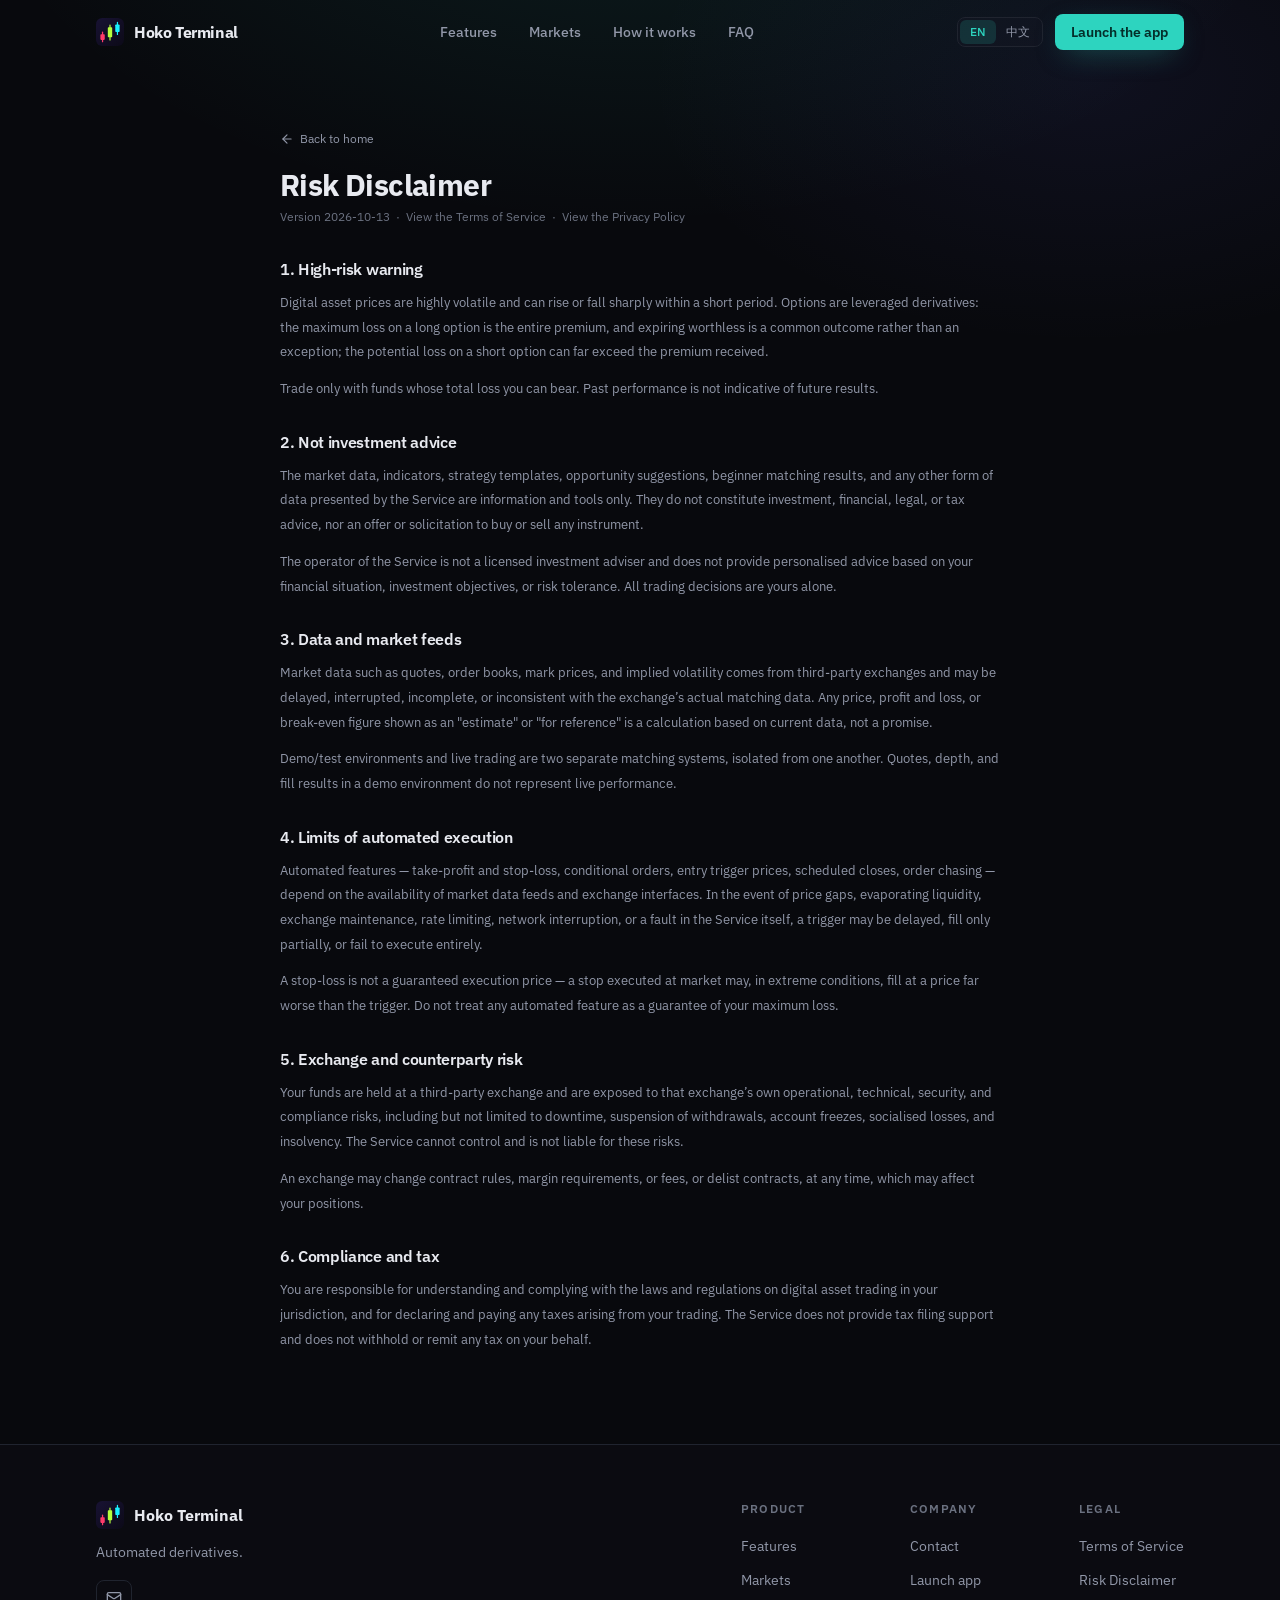
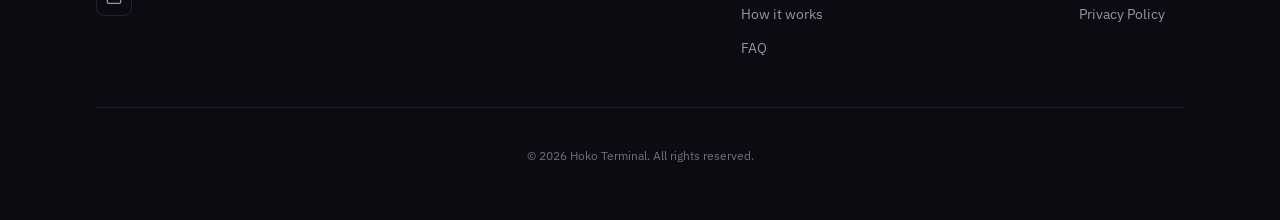
==== commit 8ae9dfda: "chore: add fonts and update privacy." ====
--- a/legal/disclaimer/index.html
+++ b/legal/disclaimer/index.html
@@ -11,15 +11,12 @@
     <link rel="icon" type="image/svg+xml" href="/icon.svg" />
     <link rel="icon" type="image/png" sizes="32x32" href="/favicon-32.png" />
     <link rel="apple-touch-icon" href="/apple-touch-icon.png" />
-    <link rel="preconnect" href="https://fonts.googleapis.com" />
-    <link rel="preconnect" href="https://fonts.gstatic.com" crossorigin />
-    <link
-      href="https://fonts.googleapis.com/css2?family=Inter:wght@400;500;600;700;800&family=JetBrains+Mono:wght@400;500;600&display=swap"
-      rel="stylesheet"
-    />
-    <script type="module" crossorigin src="/assets/styles-DT14Fcyo.js"></script>
-    <script type="module" crossorigin src="/assets/main-DDsl2lCZ.js"></script>
-    <link rel="stylesheet" crossorigin href="/assets/styles-CQISBtaQ.css">
+    <!-- 字体（IBM Plex Sans / Mono）自托管，见 src/fonts.css：
+         fonts.googleapis.com 在中国大陆不可达，挂 CDN 会让大陆访客静默
+         回落到系统字体。这里不要再加回 Google Fonts 的 <link>。 -->
+    <script type="module" crossorigin src="/assets/styles-DfaN-a5T.js"></script>
+    <script type="module" crossorigin src="/assets/main-CN9_UFp-.js"></script>
+    <link rel="stylesheet" crossorigin href="/assets/styles-CwAne7Uh.css">
   </head>
   <body>
     <div id="root"></div>
--- a/assets/styles-CwAne7Uh.css
+++ b/assets/styles-CwAne7Uh.css
@@ -0,0 +1,2 @@
+/*! tailwindcss v4.3.3 | MIT License | https://tailwindcss.com */
+@layer properties{@supports (((-webkit-hyphens:none)) and (not (margin-trim:inline))) or ((-moz-orient:inline) and (not (color:rgb(from red r g b)))){*,:before,:after,::backdrop{--tw-translate-x:0;--tw-translate-y:0;--tw-translate-z:0;--tw-space-y-reverse:0;--tw-divide-y-reverse:0;--tw-border-style:solid;--tw-gradient-position:initial;--tw-gradient-from:#0000;--tw-gradient-via:#0000;--tw-gradient-to:#0000;--tw-gradient-stops:initial;--tw-gradient-via-stops:initial;--tw-gradient-from-position:0%;--tw-gradient-via-position:50%;--tw-gradient-to-position:100%;--tw-leading:initial;--tw-font-weight:initial;--tw-tracking:initial;--tw-shadow:0 0 #0000;--tw-shadow-color:initial;--tw-shadow-alpha:100%;--tw-inset-shadow:0 0 #0000;--tw-inset-shadow-color:initial;--tw-inset-shadow-alpha:100%;--tw-ring-color:initial;--tw-ring-shadow:0 0 #0000;--tw-inset-ring-color:initial;--tw-inset-ring-shadow:0 0 #0000;--tw-ring-inset:initial;--tw-ring-offset-width:0px;--tw-ring-offset-color:#fff;--tw-ring-offset-shadow:0 0 #0000;--tw-outline-style:solid;--tw-blur:initial;--tw-brightness:initial;--tw-contrast:initial;--tw-grayscale:initial;--tw-hue-rotate:initial;--tw-invert:initial;--tw-opacity:initial;--tw-saturate:initial;--tw-sepia:initial;--tw-drop-shadow:initial;--tw-drop-shadow-color:initial;--tw-drop-shadow-alpha:100%;--tw-drop-shadow-size:initial;--tw-duration:initial;--tw-divide-x-reverse:0}}}@layer theme{:root,:host{--font-sans:"IBM Plex Sans", "PingFang SC", "Microsoft YaHei", ui-sans-serif, system-ui, sans-serif;--font-mono:"Plex Num", "IBM Plex Mono", "SFMono-Regular", ui-monospace, monospace;--color-black:#000;--spacing:.25rem;--container-xs:20rem;--container-xl:36rem;--container-2xl:42rem;--container-3xl:48rem;--container-6xl:72rem;--text-xs:.75rem;--text-xs--line-height:calc(1 / .75);--text-sm:.875rem;--text-sm--line-height:calc(1.25 / .875);--text-base:1rem;--text-base--line-height:calc(1.5 / 1);--text-lg:1.125rem;--text-lg--line-height:calc(1.75 / 1.125);--text-xl:1.25rem;--text-xl--line-height:calc(1.75 / 1.25);--text-2xl:1.5rem;--text-2xl--line-height:calc(2 / 1.5);--text-3xl:1.875rem;--text-3xl--line-height:calc(2.25 / 1.875);--text-4xl:2.25rem;--text-4xl--line-height:calc(2.5 / 2.25);--text-5xl:3rem;--text-5xl--line-height:1;--text-6xl:3.75rem;--text-6xl--line-height:1;--font-weight-light:300;--font-weight-medium:500;--font-weight-semibold:600;--font-weight-bold:700;--tracking-tight:-.025em;--tracking-widest:.1em;--leading-relaxed:1.625;--radius-md:.375rem;--radius-lg:.5rem;--radius-xl:.75rem;--radius-2xl:1rem;--radius-3xl:1.5rem;--animate-pulse:pulse 2s cubic-bezier(.4, 0, .6, 1) infinite;--blur-2xl:40px;--blur-3xl:64px;--default-transition-duration:.15s;--default-transition-timing-function:cubic-bezier(.4, 0, .2, 1);--default-font-family:var(--font-sans);--default-mono-font-family:var(--font-mono);--color-bg:#08090d;--color-surface:#0f1118;--color-surface-2:#151823;--color-elevated:#1a1e2b;--color-border:#20242f;--color-border-strong:#2c3140;--color-fg:#e8eaf0;--color-muted:#9197a8;--color-faint:#6b7180;--color-accent:#2dd4bf;--color-accent-fg:#042f2a;--color-accent-2:#6366f1;--color-up:#34d399;--color-down:#f43f5e;--radius-card:1rem}}@layer base{*,:after,:before,::backdrop{box-sizing:border-box;border:0 solid;margin:0;padding:0}::file-selector-button{box-sizing:border-box;border:0 solid;margin:0;padding:0}html,:host{-webkit-text-size-adjust:100%;tab-size:4;line-height:1.5;font-family:var(--default-font-family,-apple-system, BlinkMacSystemFont, "Segoe UI", Roboto, "Helvetica Neue", "Noto Sans", Arial, sans-serif, "Apple Color Emoji", "Segoe UI Emoji", "Segoe UI Symbol", "Noto Color Emoji");font-feature-settings:var(--default-font-feature-settings,normal);font-variation-settings:var(--default-font-variation-settings,normal);-webkit-tap-highlight-color:transparent}hr{height:0;color:inherit;border-top-width:1px}abbr:where([title]){-webkit-text-decoration:underline dotted;text-decoration:underline dotted}h1,h2,h3,h4,h5,h6{font-size:inherit;font-weight:inherit}a{color:inherit;-webkit-text-decoration:inherit;-webkit-text-decoration:inherit;-webkit-text-decoration:inherit;-webkit-text-decoration:inherit;text-decoration:inherit}b,strong{font-weight:bolder}code,kbd,samp,pre{font-family:var(--default-mono-font-family,ui-monospace, SFMono-Regular, Menlo, Monaco, Consolas, "Liberation Mono", "Courier New", monospace);font-feature-settings:var(--default-mono-font-feature-settings,normal);font-variation-settings:var(--default-mono-font-variation-settings,normal);font-size:1em}small{font-size:80%}sub,sup{vertical-align:baseline;font-size:75%;line-height:0;position:relative}sub{bottom:-.25em}sup{top:-.5em}table{text-indent:0;border-color:inherit;border-collapse:collapse}:-moz-focusring:where(:not(iframe)){outline:auto}progress{vertical-align:baseline}summary{display:list-item}ol,ul,menu{list-style:none}img,svg,video,canvas,audio,iframe,embed,object{vertical-align:middle;display:block}img,video{max-width:100%;height:auto}button,input,select,optgroup,textarea{font:inherit;font-feature-settings:inherit;font-variation-settings:inherit;letter-spacing:inherit;color:inherit;opacity:1;background-color:#0000;border-radius:0}::file-selector-button{font:inherit;font-feature-settings:inherit;font-variation-settings:inherit;letter-spacing:inherit;color:inherit;opacity:1;background-color:#0000;border-radius:0}:where(select:is([multiple],[size])) optgroup{font-weight:bolder}:where(select:is([multiple],[size])) optgroup option{padding-inline-start:20px}::file-selector-button{margin-inline-end:4px}::placeholder{opacity:1}@supports (not ((-webkit-appearance:-apple-pay-button))) or (contain-intrinsic-size:1px){::placeholder{color:currentColor}@supports (color:color-mix(in lab, red, red)){::placeholder{color:color-mix(in oklab, currentcolor 50%, transparent)}}}textarea{resize:vertical}::-webkit-search-decoration{-webkit-appearance:none}::-webkit-date-and-time-value{min-height:1lh;text-align:inherit}::-webkit-datetime-edit{display:inline-flex}::-webkit-datetime-edit-fields-wrapper{padding:0}::-webkit-datetime-edit{padding-block:0}::-webkit-datetime-edit-year-field{padding-block:0}::-webkit-datetime-edit-month-field{padding-block:0}::-webkit-datetime-edit-day-field{padding-block:0}::-webkit-datetime-edit-hour-field{padding-block:0}::-webkit-datetime-edit-minute-field{padding-block:0}::-webkit-datetime-edit-second-field{padding-block:0}::-webkit-datetime-edit-millisecond-field{padding-block:0}::-webkit-datetime-edit-meridiem-field{padding-block:0}::-webkit-calendar-picker-indicator{line-height:1}:-moz-ui-invalid{box-shadow:none}button,input:where([type=button],[type=reset],[type=submit]){appearance:button}::file-selector-button{appearance:button}::-webkit-inner-spin-button{height:auto}::-webkit-outer-spin-button{height:auto}[hidden]:where(:not([hidden=until-found])){display:none!important}*{border-color:var(--color-border)}html{scroll-behavior:smooth}html,body{background:var(--color-bg);color:var(--color-fg);font-family:var(--font-sans);-webkit-font-smoothing:antialiased;text-rendering:optimizelegibility}body{background-image:radial-gradient(70rem 40rem at 50% -10rem,#2dd4bf1a,#0000 60%),radial-gradient(50rem 30rem at 85% 5rem,#6366f114,#0000 55%);background-repeat:no-repeat;min-height:100vh;margin:0}::selection{background:#2dd4bf4d}@supports (color:color-mix(in lab, red, red)){::selection{background:color-mix(in srgb, var(--color-accent) 30%, transparent)}}::selection{color:var(--color-fg)}h1,h2,h3,h4{letter-spacing:-.02em}button{cursor:pointer}button:disabled{cursor:not-allowed}}@layer components;@layer utilities{.pointer-events-none{pointer-events:none}.sr-only{clip-path:inset(50%);white-space:nowrap;border-width:0;width:1px;height:1px;margin:-1px;padding:0;position:absolute;overflow:hidden}.absolute{position:absolute}.fixed{position:fixed}.relative{position:relative}.-inset-4{inset:calc(var(--spacing) * -4)}.inset-0{inset:0}.-inset-x-20{inset-inline:calc(var(--spacing) * -20)}.inset-x-0{inset-inline:0}.-top-10{top:calc(var(--spacing) * -10)}.-top-24{top:calc(var(--spacing) * -24)}.top-0{top:0}.top-5{top:calc(var(--spacing) * 5)}.right-5{right:calc(var(--spacing) * 5)}.left-1\/2{left:50%}.-z-10{z-index:calc(10 * -1)}.z-50{z-index:50}.mx-1\.5{margin-inline:calc(var(--spacing) * 1.5)}.mx-auto{margin-inline:auto}.mt-0\.5{margin-top:calc(var(--spacing) * .5)}.mt-1{margin-top:var(--spacing)}.mt-1\.5{margin-top:calc(var(--spacing) * 1.5)}.mt-2{margin-top:calc(var(--spacing) * 2)}.mt-3{margin-top:calc(var(--spacing) * 3)}.mt-4{margin-top:calc(var(--spacing) * 4)}.mt-5{margin-top:calc(var(--spacing) * 5)}.mt-8{margin-top:calc(var(--spacing) * 8)}.mt-12{margin-top:calc(var(--spacing) * 12)}.mt-14{margin-top:calc(var(--spacing) * 14)}.mb-1\.5{margin-bottom:calc(var(--spacing) * 1.5)}.mb-2\.5{margin-bottom:calc(var(--spacing) * 2.5)}.mb-3{margin-bottom:calc(var(--spacing) * 3)}.mb-4{margin-bottom:calc(var(--spacing) * 4)}.mb-5{margin-bottom:calc(var(--spacing) * 5)}.mb-7{margin-bottom:calc(var(--spacing) * 7)}.mb-8{margin-bottom:calc(var(--spacing) * 8)}.-ml-0\.5{margin-left:calc(var(--spacing) * -.5)}.ml-3{margin-left:calc(var(--spacing) * 3)}.ml-auto{margin-left:auto}.block{display:block}.flex{display:flex}.grid{display:grid}.hidden{display:none}.inline-flex{display:inline-flex}.size-1\.5{width:calc(var(--spacing) * 1.5);height:calc(var(--spacing) * 1.5)}.size-3{width:calc(var(--spacing) * 3);height:calc(var(--spacing) * 3)}.size-3\.5{width:calc(var(--spacing) * 3.5);height:calc(var(--spacing) * 3.5)}.size-4{width:calc(var(--spacing) * 4);height:calc(var(--spacing) * 4)}.size-5{width:calc(var(--spacing) * 5);height:calc(var(--spacing) * 5)}.size-6{width:calc(var(--spacing) * 6);height:calc(var(--spacing) * 6)}.size-7{width:calc(var(--spacing) * 7);height:calc(var(--spacing) * 7)}.size-9{width:calc(var(--spacing) * 9);height:calc(var(--spacing) * 9)}.size-10{width:calc(var(--spacing) * 10);height:calc(var(--spacing) * 10)}.size-11{width:calc(var(--spacing) * 11);height:calc(var(--spacing) * 11)}.h-4{height:calc(var(--spacing) * 4)}.h-9{height:calc(var(--spacing) * 9)}.h-11{height:calc(var(--spacing) * 11)}.h-12{height:calc(var(--spacing) * 12)}.h-16{height:calc(var(--spacing) * 16)}.h-24{height:calc(var(--spacing) * 24)}.h-64{height:calc(var(--spacing) * 64)}.min-h-screen{min-height:100vh}.w-7{width:calc(var(--spacing) * 7)}.w-full{width:100%}.max-w-2xl{max-width:var(--container-2xl)}.max-w-3xl{max-width:var(--container-3xl)}.max-w-6xl{max-width:var(--container-6xl)}.max-w-180{max-width:calc(var(--spacing) * 180)}.max-w-xl{max-width:var(--container-xl)}.max-w-xs{max-width:var(--container-xs)}.shrink-0{flex-shrink:0}.-translate-x-1\/2{--tw-translate-x:calc(calc(1 / 2 * 100%) * -1);translate:var(--tw-translate-x) var(--tw-translate-y)}.rotate-180{rotate:180deg}.animate-caret{animation:1s step-end infinite caret-blink}.animate-fade-up{animation:.6s cubic-bezier(.16,1,.3,1) both fade-up}.animate-pulse{animation:var(--animate-pulse)}.scroll-mt-20{scroll-margin-top:calc(var(--spacing) * 20)}.grid-cols-2{grid-template-columns:repeat(2,minmax(0,1fr))}.grid-rows-\[0fr\]{grid-template-rows:0fr}.grid-rows-\[1fr\]{grid-template-rows:1fr}.flex-col{flex-direction:column}.flex-row{flex-direction:row}.items-baseline{align-items:baseline}.items-center{align-items:center}.justify-between{justify-content:space-between}.justify-center{justify-content:center}.justify-end{justify-content:flex-end}.justify-start{justify-content:flex-start}.gap-1{gap:var(--spacing)}.gap-1\.5{gap:calc(var(--spacing) * 1.5)}.gap-2{gap:calc(var(--spacing) * 2)}.gap-2\.5{gap:calc(var(--spacing) * 2.5)}.gap-3{gap:calc(var(--spacing) * 3)}.gap-4{gap:calc(var(--spacing) * 4)}.gap-5{gap:calc(var(--spacing) * 5)}.gap-8{gap:calc(var(--spacing) * 8)}.gap-10{gap:calc(var(--spacing) * 10)}.gap-12{gap:calc(var(--spacing) * 12)}.gap-14{gap:calc(var(--spacing) * 14)}:where(.space-y-2>:not(:last-child)){--tw-space-y-reverse:0;margin-block-start:calc(calc(var(--spacing) * 2) * var(--tw-space-y-reverse));margin-block-end:calc(calc(var(--spacing) * 2) * calc(1 - var(--tw-space-y-reverse)))}:where(.space-y-2\.5>:not(:last-child)){--tw-space-y-reverse:0;margin-block-start:calc(calc(var(--spacing) * 2.5) * var(--tw-space-y-reverse));margin-block-end:calc(calc(var(--spacing) * 2.5) * calc(1 - var(--tw-space-y-reverse)))}:where(.space-y-3>:not(:last-child)){--tw-space-y-reverse:0;margin-block-start:calc(calc(var(--spacing) * 3) * var(--tw-space-y-reverse));margin-block-end:calc(calc(var(--spacing) * 3) * calc(1 - var(--tw-space-y-reverse)))}:where(.space-y-5>:not(:last-child)){--tw-space-y-reverse:0;margin-block-start:calc(calc(var(--spacing) * 5) * var(--tw-space-y-reverse));margin-block-end:calc(calc(var(--spacing) * 5) * calc(1 - var(--tw-space-y-reverse)))}:where(.divide-y>:not(:last-child)){--tw-divide-y-reverse:0;border-bottom-style:var(--tw-border-style);border-top-style:var(--tw-border-style);border-top-width:calc(1px * var(--tw-divide-y-reverse));border-bottom-width:calc(1px * calc(1 - var(--tw-divide-y-reverse)))}:where(.divide-border>:not(:last-child)){border-color:var(--color-border)}.overflow-hidden{overflow:hidden}.rounded{border-radius:.25rem}.rounded-2xl{border-radius:var(--radius-2xl)}.rounded-3xl{border-radius:var(--radius-3xl)}.rounded-\[--radius-card\]{border-radius:--radius-card}.rounded-\[2rem\]{border-radius:2rem}.rounded-\[22\%\]{border-radius:22%}.rounded-full{border-radius:3.40282e38px}.rounded-lg{border-radius:var(--radius-lg)}.rounded-md{border-radius:var(--radius-md)}.rounded-xl{border-radius:var(--radius-xl)}.border{border-style:var(--tw-border-style);border-width:1px}.border-y{border-block-style:var(--tw-border-style);border-block-width:1px}.border-t{border-top-style:var(--tw-border-style);border-top-width:1px}.border-b{border-bottom-style:var(--tw-border-style);border-bottom-width:1px}.border-border{border-color:var(--color-border)}.border-border-strong{border-color:var(--color-border-strong)}.bg-\[\#f5c451\]\/70{background-color:oklab(84.3187% .0110193 .140794/.7)}.bg-accent{background-color:var(--color-accent)}.bg-accent\/10{background-color:#2dd4bf1a}@supports (color:color-mix(in lab, red, red)){.bg-accent\/10{background-color:color-mix(in oklab, var(--color-accent) 10%, transparent)}}.bg-accent\/15{background-color:#2dd4bf26}@supports (color:color-mix(in lab, red, red)){.bg-accent\/15{background-color:color-mix(in oklab, var(--color-accent) 15%, transparent)}}.bg-accent\/80{background-color:#2dd4bfcc}@supports (color:color-mix(in lab, red, red)){.bg-accent\/80{background-color:color-mix(in oklab, var(--color-accent) 80%, transparent)}}.bg-bg{background-color:var(--color-bg)}.bg-bg\/40{background-color:#08090d66}@supports (color:color-mix(in lab, red, red)){.bg-bg\/40{background-color:color-mix(in oklab, var(--color-bg) 40%, transparent)}}.bg-bg\/60{background-color:#08090d99}@supports (color:color-mix(in lab, red, red)){.bg-bg\/60{background-color:color-mix(in oklab, var(--color-bg) 60%, transparent)}}.bg-down\/70{background-color:#f43f5eb3}@supports (color:color-mix(in lab, red, red)){.bg-down\/70{background-color:color-mix(in oklab, var(--color-down) 70%, transparent)}}.bg-elevated{background-color:var(--color-elevated)}.bg-surface{background-color:var(--color-surface)}.bg-surface-2\/40{background-color:#15182366}@supports (color:color-mix(in lab, red, red)){.bg-surface-2\/40{background-color:color-mix(in oklab, var(--color-surface-2) 40%, transparent)}}.bg-surface-2\/60{background-color:#15182399}@supports (color:color-mix(in lab, red, red)){.bg-surface-2\/60{background-color:color-mix(in oklab, var(--color-surface-2) 60%, transparent)}}.bg-surface\/30{background-color:#0f11184d}@supports (color:color-mix(in lab, red, red)){.bg-surface\/30{background-color:color-mix(in oklab, var(--color-surface) 30%, transparent)}}.bg-surface\/40{background-color:#0f111866}@supports (color:color-mix(in lab, red, red)){.bg-surface\/40{background-color:color-mix(in oklab, var(--color-surface) 40%, transparent)}}.bg-surface\/60{background-color:#0f111899}@supports (color:color-mix(in lab, red, red)){.bg-surface\/60{background-color:color-mix(in oklab, var(--color-surface) 60%, transparent)}}.bg-up{background-color:var(--color-up)}.bg-up\/10{background-color:#34d3991a}@supports (color:color-mix(in lab, red, red)){.bg-up\/10{background-color:color-mix(in oklab, var(--color-up) 10%, transparent)}}.bg-up\/70{background-color:#34d399b3}@supports (color:color-mix(in lab, red, red)){.bg-up\/70{background-color:color-mix(in oklab, var(--color-up) 70%, transparent)}}.bg-linear-to-b{--tw-gradient-position:to bottom}@supports (background-image:linear-gradient(in lab, red, red)){.bg-linear-to-b{--tw-gradient-position:to bottom in oklab}}.bg-linear-to-b{background-image:linear-gradient(var(--tw-gradient-stops))}.bg-gradient-to-tr{--tw-gradient-position:to top right in oklab;background-image:linear-gradient(var(--tw-gradient-stops))}.grid-bg{background-image:linear-gradient(90deg,#ffffff06 1px,#0000 1px),linear-gradient(#ffffff06 1px,#0000 1px);background-size:56px 56px}.from-accent\/20{--tw-gradient-from:#2dd4bf33}@supports (color:color-mix(in lab, red, red)){.from-accent\/20{--tw-gradient-from:color-mix(in oklab, var(--color-accent) 20%, transparent)}}.from-accent\/20{--tw-gradient-stops:var(--tw-gradient-via-stops,var(--tw-gradient-position), var(--tw-gradient-from) var(--tw-gradient-from-position), var(--tw-gradient-to) var(--tw-gradient-to-position))}.via-accent-2\/10{--tw-gradient-via:#6366f11a}@supports (color:color-mix(in lab, red, red)){.via-accent-2\/10{--tw-gradient-via:color-mix(in oklab, var(--color-accent-2) 10%, transparent)}}.via-accent-2\/10{--tw-gradient-via-stops:var(--tw-gradient-position), var(--tw-gradient-from) var(--tw-gradient-from-position), var(--tw-gradient-via) var(--tw-gradient-via-position), var(--tw-gradient-to) var(--tw-gradient-to-position);--tw-gradient-stops:var(--tw-gradient-via-stops)}.to-transparent{--tw-gradient-to:transparent;--tw-gradient-stops:var(--tw-gradient-via-stops,var(--tw-gradient-position), var(--tw-gradient-from) var(--tw-gradient-from-position), var(--tw-gradient-to) var(--tw-gradient-to-position))}.mask-\[radial-gradient\(40rem_20rem_at_50\%_0\%\,black\,transparent\)\]{-webkit-mask-image:radial-gradient(40rem 20rem at 50% 0,#000,#0000);mask-image:radial-gradient(40rem 20rem at 50% 0,#000,#0000)}.mask-\[radial-gradient\(60rem_40rem_at_50\%_-5rem\,black\,transparent\)\]{-webkit-mask-image:radial-gradient(60rem 40rem at 50% -5rem,#000,#0000);mask-image:radial-gradient(60rem 40rem at 50% -5rem,#000,#0000)}.text-gradient{background:linear-gradient(100deg, var(--color-fg) 30%, var(--color-accent) 100%);color:#0000;-webkit-background-clip:text;background-clip:text}.p-0\.5{padding:calc(var(--spacing) * .5)}.p-3{padding:calc(var(--spacing) * 3)}.p-5{padding:calc(var(--spacing) * 5)}.p-6{padding:calc(var(--spacing) * 6)}.p-7{padding:calc(var(--spacing) * 7)}.px-1\.5{padding-inline:calc(var(--spacing) * 1.5)}.px-2{padding-inline:calc(var(--spacing) * 2)}.px-2\.5{padding-inline:calc(var(--spacing) * 2.5)}.px-3{padding-inline:calc(var(--spacing) * 3)}.px-4{padding-inline:calc(var(--spacing) * 4)}.px-5{padding-inline:calc(var(--spacing) * 5)}.px-6{padding-inline:calc(var(--spacing) * 6)}.px-7{padding-inline:calc(var(--spacing) * 7)}.py-0\.5{padding-block:calc(var(--spacing) * .5)}.py-1{padding-block:var(--spacing)}.py-1\.5{padding-block:calc(var(--spacing) * 1.5)}.py-2{padding-block:calc(var(--spacing) * 2)}.py-2\.5{padding-block:calc(var(--spacing) * 2.5)}.py-3{padding-block:calc(var(--spacing) * 3)}.py-4{padding-block:calc(var(--spacing) * 4)}.py-5{padding-block:calc(var(--spacing) * 5)}.py-8{padding-block:calc(var(--spacing) * 8)}.py-12{padding-block:calc(var(--spacing) * 12)}.py-14{padding-block:calc(var(--spacing) * 14)}.py-16{padding-block:calc(var(--spacing) * 16)}.py-20{padding-block:calc(var(--spacing) * 20)}.pt-6{padding-top:calc(var(--spacing) * 6)}.pt-16{padding-top:calc(var(--spacing) * 16)}.pt-32{padding-top:calc(var(--spacing) * 32)}.pb-5{padding-bottom:calc(var(--spacing) * 5)}.pb-16{padding-bottom:calc(var(--spacing) * 16)}.pl-6{padding-left:calc(var(--spacing) * 6)}.text-center{text-align:center}.text-left{text-align:left}.font-mono{font-family:var(--font-mono)}.text-2xl{font-size:var(--text-2xl);line-height:var(--tw-leading,var(--text-2xl--line-height))}.text-3xl{font-size:var(--text-3xl);line-height:var(--tw-leading,var(--text-3xl--line-height))}.text-4xl{font-size:var(--text-4xl);line-height:var(--tw-leading,var(--text-4xl--line-height))}.text-base{font-size:var(--text-base);line-height:var(--tw-leading,var(--text-base--line-height))}.text-lg{font-size:var(--text-lg);line-height:var(--tw-leading,var(--text-lg--line-height))}.text-sm{font-size:var(--text-sm);line-height:var(--tw-leading,var(--text-sm--line-height))}.text-xl{font-size:var(--text-xl);line-height:var(--tw-leading,var(--text-xl--line-height))}.text-xs{font-size:var(--text-xs);line-height:var(--tw-leading,var(--text-xs--line-height))}.text-\[10px\]{font-size:10px}.text-\[11px\]{font-size:11px}.text-\[13px\]{font-size:13px}.leading-\[1\.08\]{--tw-leading:1.08;line-height:1.08}.leading-\[1\.9\]{--tw-leading:1.9;line-height:1.9}.leading-relaxed{--tw-leading:var(--leading-relaxed);line-height:var(--leading-relaxed)}.font-bold{--tw-font-weight:var(--font-weight-bold);font-weight:var(--font-weight-bold)}.font-light{--tw-font-weight:var(--font-weight-light);font-weight:var(--font-weight-light)}.font-medium{--tw-font-weight:var(--font-weight-medium);font-weight:var(--font-weight-medium)}.font-semibold{--tw-font-weight:var(--font-weight-semibold);font-weight:var(--font-weight-semibold)}.tracking-tight{--tw-tracking:var(--tracking-tight);letter-spacing:var(--tracking-tight)}.tracking-widest{--tw-tracking:var(--tracking-widest);letter-spacing:var(--tracking-widest)}.text-balance{text-wrap:balance}.text-pretty{text-wrap:pretty}.whitespace-nowrap{white-space:nowrap}.text-accent{color:var(--color-accent)}.text-accent-fg{color:var(--color-accent-fg)}.text-down{color:var(--color-down)}.text-faint{color:var(--color-faint)}.text-fg{color:var(--color-fg)}.text-muted{color:var(--color-muted)}.text-up{color:var(--color-up)}.uppercase{text-transform:uppercase}.opacity-0{opacity:0}.opacity-40{opacity:.4}.opacity-100{opacity:1}.shadow-2xl{--tw-shadow:0 25px 50px -12px var(--tw-shadow-color,#00000040);box-shadow:var(--tw-inset-shadow), var(--tw-inset-ring-shadow), var(--tw-ring-offset-shadow), var(--tw-ring-shadow), var(--tw-shadow)}.shadow-\[0_8px_30px_-12px_rgba\(45\,212\,191\,0\.6\)\]{--tw-shadow:0 8px 30px -12px var(--tw-shadow-color,#2dd4bf99);box-shadow:var(--tw-inset-shadow), var(--tw-inset-ring-shadow), var(--tw-ring-offset-shadow), var(--tw-ring-shadow), var(--tw-shadow)}.shadow-lg{--tw-shadow:0 10px 15px -3px var(--tw-shadow-color,#0000001a), 0 4px 6px -4px var(--tw-shadow-color,#0000001a);box-shadow:var(--tw-inset-shadow), var(--tw-inset-ring-shadow), var(--tw-ring-offset-shadow), var(--tw-ring-shadow), var(--tw-shadow)}.shadow-black\/40{--tw-shadow-color:#0006}@supports (color:color-mix(in lab, red, red)){.shadow-black\/40{--tw-shadow-color:color-mix(in oklab, color-mix(in oklab, var(--color-black) 40%, transparent) var(--tw-shadow-alpha), transparent)}}.outline{outline-style:var(--tw-outline-style);outline-width:1px}.blur-2xl{--tw-blur:blur(var(--blur-2xl));filter:var(--tw-blur,) var(--tw-brightness,) var(--tw-contrast,) var(--tw-grayscale,) var(--tw-hue-rotate,) var(--tw-invert,) var(--tw-saturate,) var(--tw-sepia,) var(--tw-drop-shadow,)}.blur-3xl{--tw-blur:blur(var(--blur-3xl));filter:var(--tw-blur,) var(--tw-brightness,) var(--tw-contrast,) var(--tw-grayscale,) var(--tw-hue-rotate,) var(--tw-invert,) var(--tw-saturate,) var(--tw-sepia,) var(--tw-drop-shadow,)}.panel{background:#0f1118cc}@supports (color:color-mix(in lab, red, red)){.panel{background:color-mix(in srgb, var(--color-surface) 80%, transparent)}}.panel{border:1px solid var(--color-border);-webkit-backdrop-filter:blur(10px);backdrop-filter:blur(10px)}.transition-all{transition-property:all;transition-timing-function:var(--tw-ease,var(--default-transition-timing-function));transition-duration:var(--tw-duration,var(--default-transition-duration))}.transition-colors{transition-property:color,background-color,border-color,outline-color,text-decoration-color,fill,stroke,--tw-gradient-from,--tw-gradient-via,--tw-gradient-to;transition-timing-function:var(--tw-ease,var(--default-transition-timing-function));transition-duration:var(--tw-duration,var(--default-transition-duration))}.transition-opacity{transition-property:opacity;transition-timing-function:var(--tw-ease,var(--default-transition-timing-function));transition-duration:var(--tw-duration,var(--default-transition-duration))}.transition-transform{transition-property:transform,translate,scale,rotate;transition-timing-function:var(--tw-ease,var(--default-transition-timing-function));transition-duration:var(--tw-duration,var(--default-transition-duration))}.duration-150{--tw-duration:.15s;transition-duration:.15s}.duration-300{--tw-duration:.3s;transition-duration:.3s}.\[animation-delay\:120ms\]{animation-delay:.12s}.group-focus-within\:opacity-100:is(:where(.group):focus-within *){opacity:1}@media (hover:hover){.group-hover\:opacity-100:is(:where(.group):hover *){opacity:1}.hover\:-translate-y-1:hover{--tw-translate-y:calc(var(--spacing) * -1);translate:var(--tw-translate-x) var(--tw-translate-y)}.hover\:-translate-y-px:hover{--tw-translate-y:-1px;translate:var(--tw-translate-x) var(--tw-translate-y)}.hover\:border-accent\/60:hover{border-color:#2dd4bf99}@supports (color:color-mix(in lab, red, red)){.hover\:border-accent\/60:hover{border-color:color-mix(in oklab, var(--color-accent) 60%, transparent)}}.hover\:border-border-strong:hover{border-color:var(--color-border-strong)}.hover\:border-faint:hover{border-color:var(--color-faint)}.hover\:bg-accent\/90:hover{background-color:#2dd4bfe6}@supports (color:color-mix(in lab, red, red)){.hover\:bg-accent\/90:hover{background-color:color-mix(in oklab, var(--color-accent) 90%, transparent)}}.hover\:bg-surface-2:hover{background-color:var(--color-surface-2)}.hover\:bg-surface\/90:hover{background-color:#0f1118e6}@supports (color:color-mix(in lab, red, red)){.hover\:bg-surface\/90:hover{background-color:color-mix(in oklab, var(--color-surface) 90%, transparent)}}.hover\:text-accent:hover{color:var(--color-accent)}.hover\:text-fg:hover{color:var(--color-fg)}}.focus-visible\:ring-2:focus-visible{--tw-ring-shadow:var(--tw-ring-inset,) 0 0 0 calc(2px + var(--tw-ring-offset-width)) var(--tw-ring-color,currentcolor);box-shadow:var(--tw-inset-shadow), var(--tw-inset-ring-shadow), var(--tw-ring-offset-shadow), var(--tw-ring-shadow), var(--tw-shadow)}.focus-visible\:ring-accent\/60:focus-visible{--tw-ring-color:#2dd4bf99}@supports (color:color-mix(in lab, red, red)){.focus-visible\:ring-accent\/60:focus-visible{--tw-ring-color:color-mix(in oklab, var(--color-accent) 60%, transparent)}}.focus-visible\:ring-offset-2:focus-visible{--tw-ring-offset-width:2px;--tw-ring-offset-shadow:var(--tw-ring-inset,) 0 0 0 var(--tw-ring-offset-width) var(--tw-ring-offset-color)}.focus-visible\:ring-offset-bg:focus-visible{--tw-ring-offset-color:var(--color-bg)}.focus-visible\:outline-none:focus-visible{--tw-outline-style:none;outline-style:none}.disabled\:pointer-events-none:disabled{pointer-events:none}.disabled\:opacity-50:disabled{opacity:.5}@media (width>=40rem){.sm\:col-span-2{grid-column:span 2/span 2}.sm\:col-span-3{grid-column:span 3/span 3}.sm\:flex{display:flex}.sm\:grid-cols-2{grid-template-columns:repeat(2,minmax(0,1fr))}.sm\:grid-cols-3{grid-template-columns:repeat(3,minmax(0,1fr))}.sm\:grid-cols-5{grid-template-columns:repeat(5,minmax(0,1fr))}.sm\:flex-row{flex-direction:row}.sm\:gap-16{gap:calc(var(--spacing) * 16)}.sm\:px-8{padding-inline:calc(var(--spacing) * 8)}.sm\:px-16{padding-inline:calc(var(--spacing) * 16)}.sm\:py-16{padding-block:calc(var(--spacing) * 16)}.sm\:py-28{padding-block:calc(var(--spacing) * 28)}.sm\:pt-40{padding-top:calc(var(--spacing) * 40)}.sm\:pb-24{padding-bottom:calc(var(--spacing) * 24)}.sm\:text-3xl{font-size:var(--text-3xl);line-height:var(--tw-leading,var(--text-3xl--line-height))}.sm\:text-4xl{font-size:var(--text-4xl);line-height:var(--tw-leading,var(--text-4xl--line-height))}.sm\:text-5xl{font-size:var(--text-5xl);line-height:var(--tw-leading,var(--text-5xl--line-height))}}@media (width>=48rem){.md\:flex{display:flex}.md\:hidden{display:none}.md\:grid-cols-2{grid-template-columns:repeat(2,minmax(0,1fr))}.md\:flex-row{flex-direction:row}}@media (width>=64rem){.lg\:mx-0{margin-inline:0}.lg\:grid-cols-2{grid-template-columns:repeat(2,minmax(0,1fr))}.lg\:grid-cols-3{grid-template-columns:repeat(3,minmax(0,1fr))}.lg\:grid-cols-4{grid-template-columns:repeat(4,minmax(0,1fr))}.lg\:justify-start{justify-content:flex-start}:where(.lg\:divide-x>:not(:last-child)){--tw-divide-x-reverse:0;border-inline-style:var(--tw-border-style);border-inline-start-width:calc(1px * var(--tw-divide-x-reverse));border-inline-end-width:calc(1px * calc(1 - var(--tw-divide-x-reverse)))}.lg\:text-left{text-align:left}.lg\:text-6xl{font-size:var(--text-6xl);line-height:var(--tw-leading,var(--text-6xl--line-height))}}.\[\&_svg\]\:size-4 svg{width:calc(var(--spacing) * 4);height:calc(var(--spacing) * 4)}.\[\&_svg\]\:shrink-0 svg{flex-shrink:0}}@font-face{font-family:IBM Plex Sans;font-style:normal;font-display:swap;font-weight:400;src:url(/assets/ibm-plex-sans-latin-400-normal-CDDApCn2.woff2)format("woff2"),url(/assets/ibm-plex-sans-latin-400-normal-CYLoc0-x.woff)format("woff")}@font-face{font-family:IBM Plex Sans;font-style:normal;font-display:swap;font-weight:500;src:url(/assets/ibm-plex-sans-latin-500-normal-6ng42L7E.woff2)format("woff2"),url(/assets/ibm-plex-sans-latin-500-normal-BgVn5rGT.woff)format("woff")}@font-face{font-family:IBM Plex Sans;font-style:normal;font-display:swap;font-weight:600;src:url(/assets/ibm-plex-sans-latin-600-normal-CuJfVYMP.woff2)format("woff2"),url(/assets/ibm-plex-sans-latin-600-normal-Cu4Hd6ag.woff)format("woff")}@font-face{font-family:IBM Plex Sans;font-style:normal;font-display:swap;font-weight:700;src:url(/assets/ibm-plex-sans-latin-700-normal-Bxkt5Cjx.woff2)format("woff2"),url(/assets/ibm-plex-sans-latin-700-normal-Bth3BMcD.woff)format("woff")}@font-face{font-family:IBM Plex Mono;font-style:normal;font-display:swap;font-weight:400;src:url(/assets/ibm-plex-mono-latin-400-normal-DMJ8VG8y.woff2)format("woff2"),url(/assets/ibm-plex-mono-latin-400-normal-CvHOgSBP.woff)format("woff")}@font-face{font-family:IBM Plex Mono;font-style:normal;font-display:swap;font-weight:500;src:url(/assets/ibm-plex-mono-latin-500-normal-DSY6xOcd.woff2)format("woff2"),url(/assets/ibm-plex-mono-latin-500-normal-CB9ihrfo.woff)format("woff")}@font-face{font-family:IBM Plex Mono;font-style:normal;font-display:swap;font-weight:600;src:url(/assets/ibm-plex-mono-latin-600-normal-BgSNZQsw.woff2)format("woff2"),url(/assets/ibm-plex-mono-latin-600-normal-DWFSQ4vo.woff)format("woff")}@font-face{font-family:IBM Plex Mono;font-style:normal;font-display:swap;font-weight:700;src:url(/assets/ibm-plex-mono-latin-700-normal-7sUh57Bg.woff2)format("woff2"),url(/assets/ibm-plex-mono-latin-700-normal-CNHXzs6v.woff)format("woff")}@font-face{font-family:Plex Num;font-style:normal;font-display:swap;font-weight:400;src:url(/assets/ibm-plex-sans-latin-400-normal-CDDApCn2.woff2)format("woff2");unicode-range:U+30-39}@font-face{font-family:Plex Num;font-style:normal;font-display:swap;font-weight:500;src:url(/assets/ibm-plex-sans-latin-500-normal-6ng42L7E.woff2)format("woff2");unicode-range:U+30-39}@font-face{font-family:Plex Num;font-style:normal;font-display:swap;font-weight:600;src:url(/assets/ibm-plex-sans-latin-600-normal-CuJfVYMP.woff2)format("woff2");unicode-range:U+30-39}@font-face{font-family:Plex Num;font-style:normal;font-display:swap;font-weight:700;src:url(/assets/ibm-plex-sans-latin-700-normal-Bxkt5Cjx.woff2)format("woff2");unicode-range:U+30-39}@keyframes fade-up{0%{opacity:0;transform:translateY(12px)}to{opacity:1;transform:translateY(0)}}@keyframes marquee{0%{transform:translate(0)}to{transform:translate(-50%)}}@keyframes caret-blink{0%,45%{opacity:1}50%,to{opacity:0}}@property --tw-translate-x{syntax:"*";inherits:false;initial-value:0}@property --tw-translate-y{syntax:"*";inherits:false;initial-value:0}@property --tw-translate-z{syntax:"*";inherits:false;initial-value:0}@property --tw-space-y-reverse{syntax:"*";inherits:false;initial-value:0}@property --tw-divide-y-reverse{syntax:"*";inherits:false;initial-value:0}@property --tw-border-style{syntax:"*";inherits:false;initial-value:solid}@property --tw-gradient-position{syntax:"*";inherits:false}@property --tw-gradient-from{syntax:"<color>";inherits:false;initial-value:#0000}@property --tw-gradient-via{syntax:"<color>";inherits:false;initial-value:#0000}@property --tw-gradient-to{syntax:"<color>";inherits:false;initial-value:#0000}@property --tw-gradient-stops{syntax:"*";inherits:false}@property --tw-gradient-via-stops{syntax:"*";inherits:false}@property --tw-gradient-from-position{syntax:"<length-percentage>";inherits:false;initial-value:0%}@property --tw-gradient-via-position{syntax:"<length-percentage>";inherits:false;initial-value:50%}@property --tw-gradient-to-position{syntax:"<length-percentage>";inherits:false;initial-value:100%}@property --tw-leading{syntax:"*";inherits:false}@property --tw-font-weight{syntax:"*";inherits:false}@property --tw-tracking{syntax:"*";inherits:false}@property --tw-shadow{syntax:"*";inherits:false;initial-value:0 0 #0000}@property --tw-shadow-color{syntax:"*";inherits:false}@property --tw-shadow-alpha{syntax:"<percentage>";inherits:false;initial-value:100%}@property --tw-inset-shadow{syntax:"*";inherits:false;initial-value:0 0 #0000}@property --tw-inset-shadow-color{syntax:"*";inherits:false}@property --tw-inset-shadow-alpha{syntax:"<percentage>";inherits:false;initial-value:100%}@property --tw-ring-color{syntax:"*";inherits:false}@property --tw-ring-shadow{syntax:"*";inherits:false;initial-value:0 0 #0000}@property --tw-inset-ring-color{syntax:"*";inherits:false}@property --tw-inset-ring-shadow{syntax:"*";inherits:false;initial-value:0 0 #0000}@property --tw-ring-inset{syntax:"*";inherits:false}@property --tw-ring-offset-width{syntax:"<length>";inherits:false;initial-value:0}@property --tw-ring-offset-color{syntax:"*";inherits:false;initial-value:#fff}@property --tw-ring-offset-shadow{syntax:"*";inherits:false;initial-value:0 0 #0000}@property --tw-outline-style{syntax:"*";inherits:false;initial-value:solid}@property --tw-blur{syntax:"*";inherits:false}@property --tw-brightness{syntax:"*";inherits:false}@property --tw-contrast{syntax:"*";inherits:false}@property --tw-grayscale{syntax:"*";inherits:false}@property --tw-hue-rotate{syntax:"*";inherits:false}@property --tw-invert{syntax:"*";inherits:false}@property --tw-opacity{syntax:"*";inherits:false}@property --tw-saturate{syntax:"*";inherits:false}@property --tw-sepia{syntax:"*";inherits:false}@property --tw-drop-shadow{syntax:"*";inherits:false}@property --tw-drop-shadow-color{syntax:"*";inherits:false}@property --tw-drop-shadow-alpha{syntax:"<percentage>";inherits:false;initial-value:100%}@property --tw-drop-shadow-size{syntax:"*";inherits:false}@property --tw-duration{syntax:"*";inherits:false}@property --tw-divide-x-reverse{syntax:"*";inherits:false;initial-value:0}@keyframes pulse{50%{opacity:.5}}
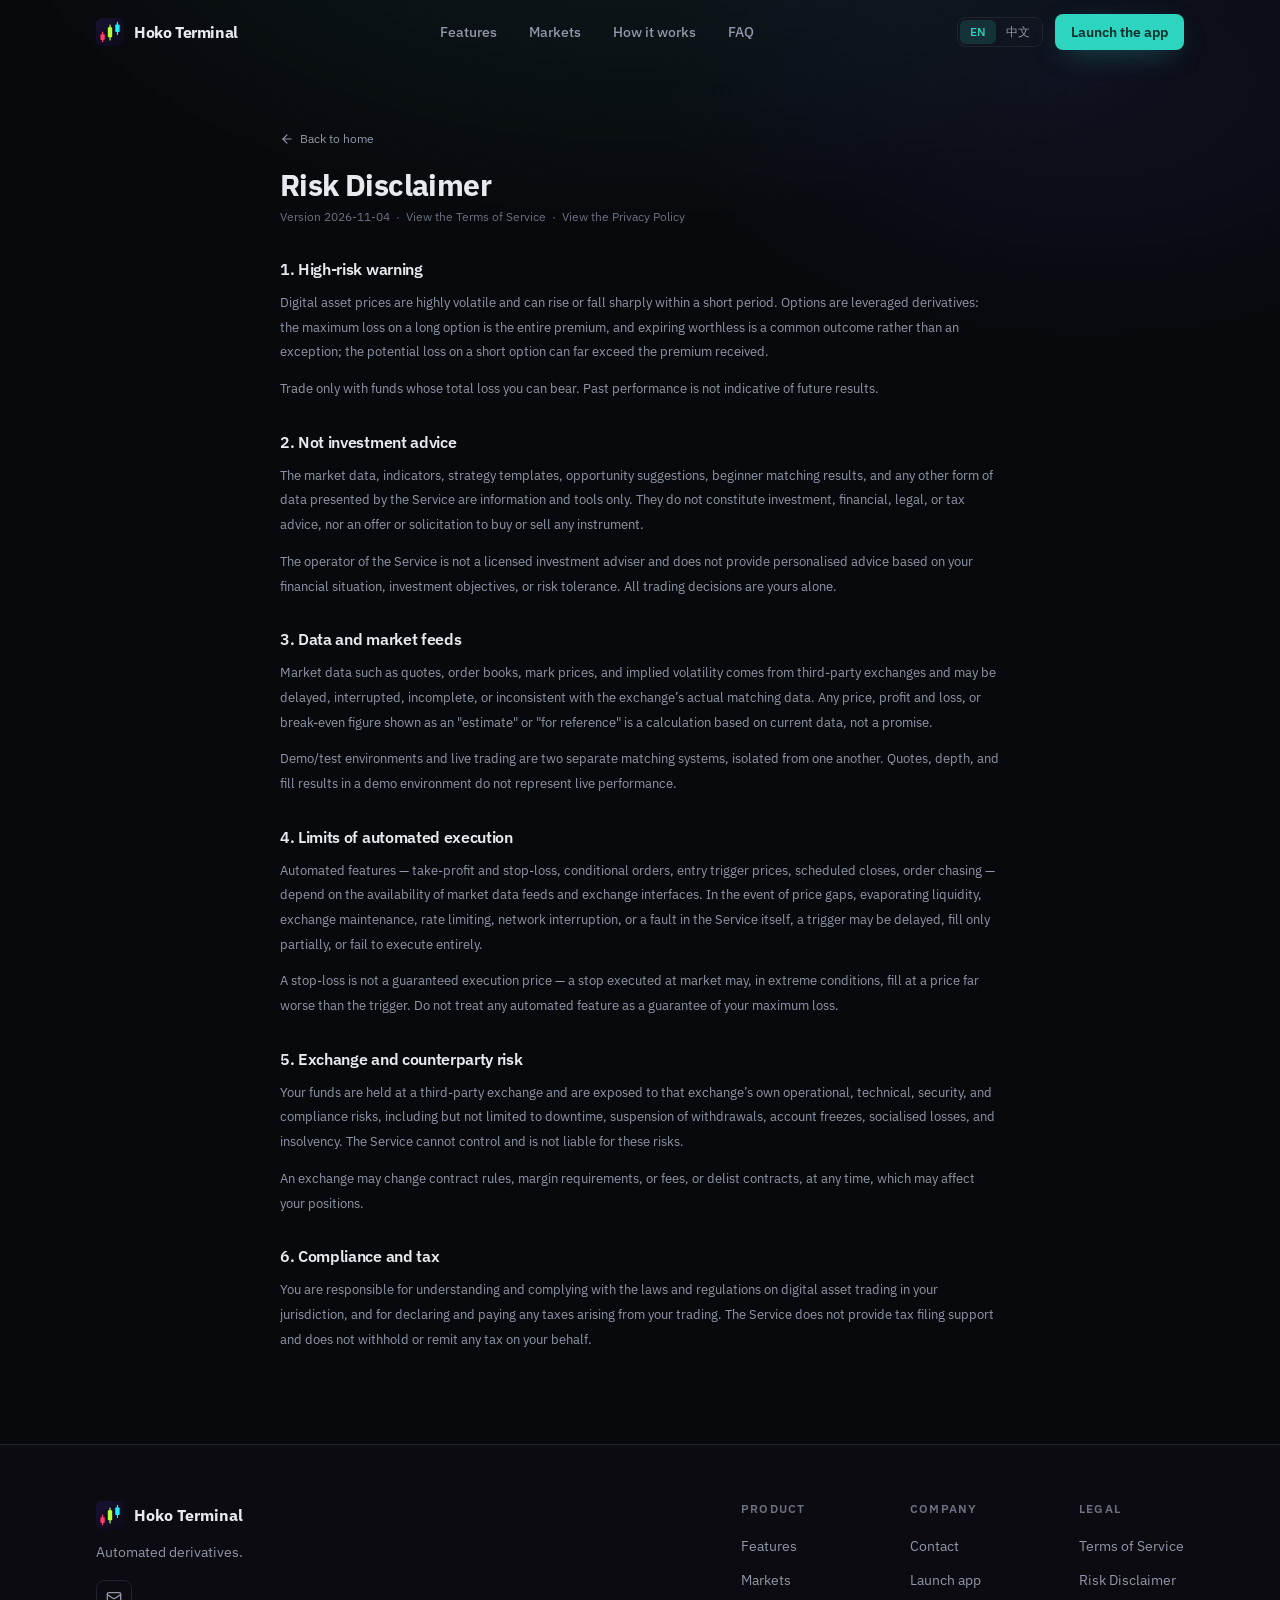
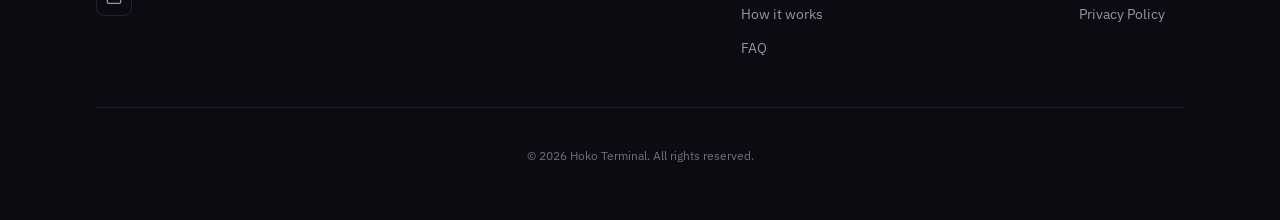
==== commit 8013bbd4: "chore: deployment." ====
--- a/legal/disclaimer/index.html
+++ b/legal/disclaimer/index.html
@@ -11,12 +11,13 @@
     <link rel="icon" type="image/svg+xml" href="/icon.svg" />
     <link rel="icon" type="image/png" sizes="32x32" href="/favicon-32.png" />
     <link rel="apple-touch-icon" href="/apple-touch-icon.png" />
-    <!-- 字体（IBM Plex Sans / Mono）自托管，见 src/fonts.css：
-         fonts.googleapis.com 在中国大陆不可达，挂 CDN 会让大陆访客静默
-         回落到系统字体。这里不要再加回 Google Fonts 的 <link>。 -->
-    <script type="module" crossorigin src="/assets/styles-DfaN-a5T.js"></script>
-    <script type="module" crossorigin src="/assets/main-CN9_UFp-.js"></script>
-    <link rel="stylesheet" crossorigin href="/assets/styles-CwAne7Uh.css">
+    <!-- Fonts (IBM Plex Sans / Mono) are self-hosted, see src/fonts.css:
+         fonts.googleapis.com is unreachable from mainland China, so a CDN
+         makes mainland visitors silently fall back to system fonts. Do not
+         add the Google Fonts <link> back here. -->
+    <script type="module" crossorigin src="/assets/styles-DOmtTvUu.js"></script>
+    <script type="module" crossorigin src="/assets/main-u678bc5k.js"></script>
+    <link rel="stylesheet" crossorigin href="/assets/styles-D-jwhyVt.css">
   </head>
   <body>
     <div id="root"></div>
--- a/assets/styles-D-jwhyVt.css
+++ b/assets/styles-D-jwhyVt.css
@@ -0,0 +1,2 @@
+/*! tailwindcss v4.3.3 | MIT License | https://tailwindcss.com */
+@layer properties{@supports (((-webkit-hyphens:none)) and (not (margin-trim:inline))) or ((-moz-orient:inline) and (not (color:rgb(from red r g b)))){*,:before,:after,::backdrop{--tw-translate-x:0;--tw-translate-y:0;--tw-translate-z:0;--tw-space-y-reverse:0;--tw-divide-y-reverse:0;--tw-border-style:solid;--tw-gradient-position:initial;--tw-gradient-from:#0000;--tw-gradient-via:#0000;--tw-gradient-to:#0000;--tw-gradient-stops:initial;--tw-gradient-via-stops:initial;--tw-gradient-from-position:0%;--tw-gradient-via-position:50%;--tw-gradient-to-position:100%;--tw-leading:initial;--tw-font-weight:initial;--tw-tracking:initial;--tw-shadow:0 0 #0000;--tw-shadow-color:initial;--tw-shadow-alpha:100%;--tw-inset-shadow:0 0 #0000;--tw-inset-shadow-color:initial;--tw-inset-shadow-alpha:100%;--tw-ring-color:initial;--tw-ring-shadow:0 0 #0000;--tw-inset-ring-color:initial;--tw-inset-ring-shadow:0 0 #0000;--tw-ring-inset:initial;--tw-ring-offset-width:0px;--tw-ring-offset-color:#fff;--tw-ring-offset-shadow:0 0 #0000;--tw-outline-style:solid;--tw-blur:initial;--tw-brightness:initial;--tw-contrast:initial;--tw-grayscale:initial;--tw-hue-rotate:initial;--tw-invert:initial;--tw-opacity:initial;--tw-saturate:initial;--tw-sepia:initial;--tw-drop-shadow:initial;--tw-drop-shadow-color:initial;--tw-drop-shadow-alpha:100%;--tw-drop-shadow-size:initial;--tw-duration:initial;--tw-divide-x-reverse:0}}}@layer theme{:root,:host{--font-sans:"IBM Plex Sans", "PingFang SC", "Microsoft YaHei", ui-sans-serif, system-ui, sans-serif;--font-mono:"Plex Num", "IBM Plex Mono", "SFMono-Regular", ui-monospace, monospace;--color-black:#000;--spacing:.25rem;--container-xs:20rem;--container-xl:36rem;--container-2xl:42rem;--container-3xl:48rem;--container-6xl:72rem;--text-xs:.75rem;--text-xs--line-height:calc(1 / .75);--text-sm:.875rem;--text-sm--line-height:calc(1.25 / .875);--text-base:1rem;--text-base--line-height:calc(1.5 / 1);--text-lg:1.125rem;--text-lg--line-height:calc(1.75 / 1.125);--text-xl:1.25rem;--text-xl--line-height:calc(1.75 / 1.25);--text-2xl:1.5rem;--text-2xl--line-height:calc(2 / 1.5);--text-3xl:1.875rem;--text-3xl--line-height:calc(2.25 / 1.875);--text-4xl:2.25rem;--text-4xl--line-height:calc(2.5 / 2.25);--text-5xl:3rem;--text-5xl--line-height:1;--text-6xl:3.75rem;--text-6xl--line-height:1;--font-weight-light:300;--font-weight-medium:500;--font-weight-semibold:600;--font-weight-bold:700;--tracking-tight:-.025em;--tracking-widest:.1em;--leading-relaxed:1.625;--radius-md:.375rem;--radius-lg:.5rem;--radius-xl:.75rem;--radius-2xl:1rem;--radius-3xl:1.5rem;--animate-pulse:pulse 2s cubic-bezier(.4, 0, .6, 1) infinite;--blur-2xl:40px;--blur-3xl:64px;--default-transition-duration:.15s;--default-transition-timing-function:cubic-bezier(.4, 0, .2, 1);--default-font-family:var(--font-sans);--default-mono-font-family:var(--font-mono);--color-bg:#08090d;--color-surface:#0f1118;--color-surface-2:#151823;--color-elevated:#1a1e2b;--color-border:#20242f;--color-border-strong:#2c3140;--color-fg:#e8eaf0;--color-muted:#9197a8;--color-faint:#6b7180;--color-accent:#2dd4bf;--color-accent-fg:#042f2a;--color-accent-2:#6366f1;--color-up:#34d399;--color-down:#f43f5e;--radius-card:1rem}}@layer base{*,:after,:before,::backdrop{box-sizing:border-box;border:0 solid;margin:0;padding:0}::file-selector-button{box-sizing:border-box;border:0 solid;margin:0;padding:0}html,:host{-webkit-text-size-adjust:100%;tab-size:4;line-height:1.5;font-family:var(--default-font-family,-apple-system, BlinkMacSystemFont, "Segoe UI", Roboto, "Helvetica Neue", "Noto Sans", Arial, sans-serif, "Apple Color Emoji", "Segoe UI Emoji", "Segoe UI Symbol", "Noto Color Emoji");font-feature-settings:var(--default-font-feature-settings,normal);font-variation-settings:var(--default-font-variation-settings,normal);-webkit-tap-highlight-color:transparent}hr{height:0;color:inherit;border-top-width:1px}abbr:where([title]){-webkit-text-decoration:underline dotted;text-decoration:underline dotted}h1,h2,h3,h4,h5,h6{font-size:inherit;font-weight:inherit}a{color:inherit;-webkit-text-decoration:inherit;-webkit-text-decoration:inherit;-webkit-text-decoration:inherit;-webkit-text-decoration:inherit;text-decoration:inherit}b,strong{font-weight:bolder}code,kbd,samp,pre{font-family:var(--default-mono-font-family,ui-monospace, SFMono-Regular, Menlo, Monaco, Consolas, "Liberation Mono", "Courier New", monospace);font-feature-settings:var(--default-mono-font-feature-settings,normal);font-variation-settings:var(--default-mono-font-variation-settings,normal);font-size:1em}small{font-size:80%}sub,sup{vertical-align:baseline;font-size:75%;line-height:0;position:relative}sub{bottom:-.25em}sup{top:-.5em}table{text-indent:0;border-color:inherit;border-collapse:collapse}:-moz-focusring:where(:not(iframe)){outline:auto}progress{vertical-align:baseline}summary{display:list-item}ol,ul,menu{list-style:none}img,svg,video,canvas,audio,iframe,embed,object{vertical-align:middle;display:block}img,video{max-width:100%;height:auto}button,input,select,optgroup,textarea{font:inherit;font-feature-settings:inherit;font-variation-settings:inherit;letter-spacing:inherit;color:inherit;opacity:1;background-color:#0000;border-radius:0}::file-selector-button{font:inherit;font-feature-settings:inherit;font-variation-settings:inherit;letter-spacing:inherit;color:inherit;opacity:1;background-color:#0000;border-radius:0}:where(select:is([multiple],[size])) optgroup{font-weight:bolder}:where(select:is([multiple],[size])) optgroup option{padding-inline-start:20px}::file-selector-button{margin-inline-end:4px}::placeholder{opacity:1}@supports (not ((-webkit-appearance:-apple-pay-button))) or (contain-intrinsic-size:1px){::placeholder{color:currentColor}@supports (color:color-mix(in lab, red, red)){::placeholder{color:color-mix(in oklab, currentcolor 50%, transparent)}}}textarea{resize:vertical}::-webkit-search-decoration{-webkit-appearance:none}::-webkit-date-and-time-value{min-height:1lh;text-align:inherit}::-webkit-datetime-edit{display:inline-flex}::-webkit-datetime-edit-fields-wrapper{padding:0}::-webkit-datetime-edit{padding-block:0}::-webkit-datetime-edit-year-field{padding-block:0}::-webkit-datetime-edit-month-field{padding-block:0}::-webkit-datetime-edit-day-field{padding-block:0}::-webkit-datetime-edit-hour-field{padding-block:0}::-webkit-datetime-edit-minute-field{padding-block:0}::-webkit-datetime-edit-second-field{padding-block:0}::-webkit-datetime-edit-millisecond-field{padding-block:0}::-webkit-datetime-edit-meridiem-field{padding-block:0}::-webkit-calendar-picker-indicator{line-height:1}:-moz-ui-invalid{box-shadow:none}button,input:where([type=button],[type=reset],[type=submit]){appearance:button}::file-selector-button{appearance:button}::-webkit-inner-spin-button{height:auto}::-webkit-outer-spin-button{height:auto}[hidden]:where(:not([hidden=until-found])){display:none!important}*{border-color:var(--color-border)}html{scroll-behavior:smooth}html,body{background:var(--color-bg);color:var(--color-fg);font-family:var(--font-sans);-webkit-font-smoothing:antialiased;text-rendering:optimizelegibility}body{background-image:radial-gradient(70rem 40rem at 50% -10rem,#2dd4bf1a,#0000 60%),radial-gradient(50rem 30rem at 85% 5rem,#6366f114,#0000 55%);background-repeat:no-repeat;min-height:100vh;margin:0}::selection{background:#2dd4bf4d}@supports (color:color-mix(in lab, red, red)){::selection{background:color-mix(in srgb, var(--color-accent) 30%, transparent)}}::selection{color:var(--color-fg)}h1,h2,h3,h4{letter-spacing:-.02em}button{cursor:pointer}button:disabled{cursor:not-allowed}}@layer components;@layer utilities{.pointer-events-none{pointer-events:none}.visible{visibility:visible}.sr-only{clip-path:inset(50%);white-space:nowrap;border-width:0;width:1px;height:1px;margin:-1px;padding:0;position:absolute;overflow:hidden}.absolute{position:absolute}.fixed{position:fixed}.relative{position:relative}.static{position:static}.-inset-4{inset:calc(var(--spacing) * -4)}.inset-0{inset:0}.-inset-x-20{inset-inline:calc(var(--spacing) * -20)}.inset-x-0{inset-inline:0}.-top-10{top:calc(var(--spacing) * -10)}.-top-24{top:calc(var(--spacing) * -24)}.top-0{top:0}.top-5{top:calc(var(--spacing) * 5)}.right-5{right:calc(var(--spacing) * 5)}.left-1\/2{left:50%}.-z-10{z-index:calc(10 * -1)}.z-50{z-index:50}.container{width:100%}@media (width>=40rem){.container{max-width:40rem}}@media (width>=48rem){.container{max-width:48rem}}@media (width>=64rem){.container{max-width:64rem}}@media (width>=80rem){.container{max-width:80rem}}@media (width>=96rem){.container{max-width:96rem}}.mx-1\.5{margin-inline:calc(var(--spacing) * 1.5)}.mx-auto{margin-inline:auto}.mt-0\.5{margin-top:calc(var(--spacing) * .5)}.mt-1{margin-top:var(--spacing)}.mt-1\.5{margin-top:calc(var(--spacing) * 1.5)}.mt-2{margin-top:calc(var(--spacing) * 2)}.mt-3{margin-top:calc(var(--spacing) * 3)}.mt-4{margin-top:calc(var(--spacing) * 4)}.mt-5{margin-top:calc(var(--spacing) * 5)}.mt-8{margin-top:calc(var(--spacing) * 8)}.mt-12{margin-top:calc(var(--spacing) * 12)}.mt-14{margin-top:calc(var(--spacing) * 14)}.mb-1\.5{margin-bottom:calc(var(--spacing) * 1.5)}.mb-2\.5{margin-bottom:calc(var(--spacing) * 2.5)}.mb-3{margin-bottom:calc(var(--spacing) * 3)}.mb-4{margin-bottom:calc(var(--spacing) * 4)}.mb-5{margin-bottom:calc(var(--spacing) * 5)}.mb-7{margin-bottom:calc(var(--spacing) * 7)}.mb-8{margin-bottom:calc(var(--spacing) * 8)}.-ml-0\.5{margin-left:calc(var(--spacing) * -.5)}.ml-3{margin-left:calc(var(--spacing) * 3)}.ml-auto{margin-left:auto}.block{display:block}.flex{display:flex}.grid{display:grid}.hidden{display:none}.inline-flex{display:inline-flex}.size-1\.5{width:calc(var(--spacing) * 1.5);height:calc(var(--spacing) * 1.5)}.size-3{width:calc(var(--spacing) * 3);height:calc(var(--spacing) * 3)}.size-3\.5{width:calc(var(--spacing) * 3.5);height:calc(var(--spacing) * 3.5)}.size-4{width:calc(var(--spacing) * 4);height:calc(var(--spacing) * 4)}.size-5{width:calc(var(--spacing) * 5);height:calc(var(--spacing) * 5)}.size-6{width:calc(var(--spacing) * 6);height:calc(var(--spacing) * 6)}.size-7{width:calc(var(--spacing) * 7);height:calc(var(--spacing) * 7)}.size-9{width:calc(var(--spacing) * 9);height:calc(var(--spacing) * 9)}.size-10{width:calc(var(--spacing) * 10);height:calc(var(--spacing) * 10)}.size-11{width:calc(var(--spacing) * 11);height:calc(var(--spacing) * 11)}.h-4{height:calc(var(--spacing) * 4)}.h-9{height:calc(var(--spacing) * 9)}.h-11{height:calc(var(--spacing) * 11)}.h-12{height:calc(var(--spacing) * 12)}.h-16{height:calc(var(--spacing) * 16)}.h-24{height:calc(var(--spacing) * 24)}.h-64{height:calc(var(--spacing) * 64)}.min-h-screen{min-height:100vh}.w-7{width:calc(var(--spacing) * 7)}.w-full{width:100%}.max-w-2xl{max-width:var(--container-2xl)}.max-w-3xl{max-width:var(--container-3xl)}.max-w-6xl{max-width:var(--container-6xl)}.max-w-180{max-width:calc(var(--spacing) * 180)}.max-w-xl{max-width:var(--container-xl)}.max-w-xs{max-width:var(--container-xs)}.shrink-0{flex-shrink:0}.-translate-x-1\/2{--tw-translate-x:calc(calc(1 / 2 * 100%) * -1);translate:var(--tw-translate-x) var(--tw-translate-y)}.rotate-180{rotate:180deg}.animate-caret{animation:1s step-end infinite caret-blink}.animate-fade-up{animation:.6s cubic-bezier(.16,1,.3,1) both fade-up}.animate-pulse{animation:var(--animate-pulse)}.scroll-mt-20{scroll-margin-top:calc(var(--spacing) * 20)}.grid-cols-2{grid-template-columns:repeat(2,minmax(0,1fr))}.grid-rows-\[0fr\]{grid-template-rows:0fr}.grid-rows-\[1fr\]{grid-template-rows:1fr}.flex-col{flex-direction:column}.flex-row{flex-direction:row}.items-baseline{align-items:baseline}.items-center{align-items:center}.justify-between{justify-content:space-between}.justify-center{justify-content:center}.justify-end{justify-content:flex-end}.justify-start{justify-content:flex-start}.gap-1{gap:var(--spacing)}.gap-1\.5{gap:calc(var(--spacing) * 1.5)}.gap-2{gap:calc(var(--spacing) * 2)}.gap-2\.5{gap:calc(var(--spacing) * 2.5)}.gap-3{gap:calc(var(--spacing) * 3)}.gap-4{gap:calc(var(--spacing) * 4)}.gap-5{gap:calc(var(--spacing) * 5)}.gap-8{gap:calc(var(--spacing) * 8)}.gap-10{gap:calc(var(--spacing) * 10)}.gap-12{gap:calc(var(--spacing) * 12)}.gap-14{gap:calc(var(--spacing) * 14)}:where(.space-y-2>:not(:last-child)){--tw-space-y-reverse:0;margin-block-start:calc(calc(var(--spacing) * 2) * var(--tw-space-y-reverse));margin-block-end:calc(calc(var(--spacing) * 2) * calc(1 - var(--tw-space-y-reverse)))}:where(.space-y-2\.5>:not(:last-child)){--tw-space-y-reverse:0;margin-block-start:calc(calc(var(--spacing) * 2.5) * var(--tw-space-y-reverse));margin-block-end:calc(calc(var(--spacing) * 2.5) * calc(1 - var(--tw-space-y-reverse)))}:where(.space-y-3>:not(:last-child)){--tw-space-y-reverse:0;margin-block-start:calc(calc(var(--spacing) * 3) * var(--tw-space-y-reverse));margin-block-end:calc(calc(var(--spacing) * 3) * calc(1 - var(--tw-space-y-reverse)))}:where(.space-y-5>:not(:last-child)){--tw-space-y-reverse:0;margin-block-start:calc(calc(var(--spacing) * 5) * var(--tw-space-y-reverse));margin-block-end:calc(calc(var(--spacing) * 5) * calc(1 - var(--tw-space-y-reverse)))}:where(.divide-y>:not(:last-child)){--tw-divide-y-reverse:0;border-bottom-style:var(--tw-border-style);border-top-style:var(--tw-border-style);border-top-width:calc(1px * var(--tw-divide-y-reverse));border-bottom-width:calc(1px * calc(1 - var(--tw-divide-y-reverse)))}:where(.divide-border>:not(:last-child)){border-color:var(--color-border)}.overflow-hidden{overflow:hidden}.rounded{border-radius:.25rem}.rounded-2xl{border-radius:var(--radius-2xl)}.rounded-3xl{border-radius:var(--radius-3xl)}.rounded-\[--radius-card\]{border-radius:--radius-card}.rounded-\[2rem\]{border-radius:2rem}.rounded-\[22\%\]{border-radius:22%}.rounded-full{border-radius:3.40282e38px}.rounded-lg{border-radius:var(--radius-lg)}.rounded-md{border-radius:var(--radius-md)}.rounded-xl{border-radius:var(--radius-xl)}.border{border-style:var(--tw-border-style);border-width:1px}.border-y{border-block-style:var(--tw-border-style);border-block-width:1px}.border-t{border-top-style:var(--tw-border-style);border-top-width:1px}.border-b{border-bottom-style:var(--tw-border-style);border-bottom-width:1px}.border-border{border-color:var(--color-border)}.border-border-strong{border-color:var(--color-border-strong)}.bg-\[\#f5c451\]\/70{background-color:oklab(84.3187% .0110193 .140794/.7)}.bg-accent{background-color:var(--color-accent)}.bg-accent\/10{background-color:#2dd4bf1a}@supports (color:color-mix(in lab, red, red)){.bg-accent\/10{background-color:color-mix(in oklab, var(--color-accent) 10%, transparent)}}.bg-accent\/15{background-color:#2dd4bf26}@supports (color:color-mix(in lab, red, red)){.bg-accent\/15{background-color:color-mix(in oklab, var(--color-accent) 15%, transparent)}}.bg-accent\/80{background-color:#2dd4bfcc}@supports (color:color-mix(in lab, red, red)){.bg-accent\/80{background-color:color-mix(in oklab, var(--color-accent) 80%, transparent)}}.bg-bg{background-color:var(--color-bg)}.bg-bg\/40{background-color:#08090d66}@supports (color:color-mix(in lab, red, red)){.bg-bg\/40{background-color:color-mix(in oklab, var(--color-bg) 40%, transparent)}}.bg-bg\/60{background-color:#08090d99}@supports (color:color-mix(in lab, red, red)){.bg-bg\/60{background-color:color-mix(in oklab, var(--color-bg) 60%, transparent)}}.bg-down\/70{background-color:#f43f5eb3}@supports (color:color-mix(in lab, red, red)){.bg-down\/70{background-color:color-mix(in oklab, var(--color-down) 70%, transparent)}}.bg-elevated{background-color:var(--color-elevated)}.bg-surface{background-color:var(--color-surface)}.bg-surface-2\/40{background-color:#15182366}@supports (color:color-mix(in lab, red, red)){.bg-surface-2\/40{background-color:color-mix(in oklab, var(--color-surface-2) 40%, transparent)}}.bg-surface-2\/60{background-color:#15182399}@supports (color:color-mix(in lab, red, red)){.bg-surface-2\/60{background-color:color-mix(in oklab, var(--color-surface-2) 60%, transparent)}}.bg-surface\/30{background-color:#0f11184d}@supports (color:color-mix(in lab, red, red)){.bg-surface\/30{background-color:color-mix(in oklab, var(--color-surface) 30%, transparent)}}.bg-surface\/40{background-color:#0f111866}@supports (color:color-mix(in lab, red, red)){.bg-surface\/40{background-color:color-mix(in oklab, var(--color-surface) 40%, transparent)}}.bg-surface\/60{background-color:#0f111899}@supports (color:color-mix(in lab, red, red)){.bg-surface\/60{background-color:color-mix(in oklab, var(--color-surface) 60%, transparent)}}.bg-up{background-color:var(--color-up)}.bg-up\/10{background-color:#34d3991a}@supports (color:color-mix(in lab, red, red)){.bg-up\/10{background-color:color-mix(in oklab, var(--color-up) 10%, transparent)}}.bg-up\/70{background-color:#34d399b3}@supports (color:color-mix(in lab, red, red)){.bg-up\/70{background-color:color-mix(in oklab, var(--color-up) 70%, transparent)}}.bg-linear-to-b{--tw-gradient-position:to bottom}@supports (background-image:linear-gradient(in lab, red, red)){.bg-linear-to-b{--tw-gradient-position:to bottom in oklab}}.bg-linear-to-b{background-image:linear-gradient(var(--tw-gradient-stops))}.bg-gradient-to-tr{--tw-gradient-position:to top right in oklab;background-image:linear-gradient(var(--tw-gradient-stops))}.grid-bg{background-image:linear-gradient(90deg,#ffffff06 1px,#0000 1px),linear-gradient(#ffffff06 1px,#0000 1px);background-size:56px 56px}.from-accent\/20{--tw-gradient-from:#2dd4bf33}@supports (color:color-mix(in lab, red, red)){.from-accent\/20{--tw-gradient-from:color-mix(in oklab, var(--color-accent) 20%, transparent)}}.from-accent\/20{--tw-gradient-stops:var(--tw-gradient-via-stops,var(--tw-gradient-position), var(--tw-gradient-from) var(--tw-gradient-from-position), var(--tw-gradient-to) var(--tw-gradient-to-position))}.via-accent-2\/10{--tw-gradient-via:#6366f11a}@supports (color:color-mix(in lab, red, red)){.via-accent-2\/10{--tw-gradient-via:color-mix(in oklab, var(--color-accent-2) 10%, transparent)}}.via-accent-2\/10{--tw-gradient-via-stops:var(--tw-gradient-position), var(--tw-gradient-from) var(--tw-gradient-from-position), var(--tw-gradient-via) var(--tw-gradient-via-position), var(--tw-gradient-to) var(--tw-gradient-to-position);--tw-gradient-stops:var(--tw-gradient-via-stops)}.to-transparent{--tw-gradient-to:transparent;--tw-gradient-stops:var(--tw-gradient-via-stops,var(--tw-gradient-position), var(--tw-gradient-from) var(--tw-gradient-from-position), var(--tw-gradient-to) var(--tw-gradient-to-position))}.mask-\[radial-gradient\(40rem_20rem_at_50\%_0\%\,black\,transparent\)\]{-webkit-mask-image:radial-gradient(40rem 20rem at 50% 0,#000,#0000);mask-image:radial-gradient(40rem 20rem at 50% 0,#000,#0000)}.mask-\[radial-gradient\(60rem_40rem_at_50\%_-5rem\,black\,transparent\)\]{-webkit-mask-image:radial-gradient(60rem 40rem at 50% -5rem,#000,#0000);mask-image:radial-gradient(60rem 40rem at 50% -5rem,#000,#0000)}.text-gradient{background:linear-gradient(100deg, var(--color-fg) 30%, var(--color-accent) 100%);color:#0000;-webkit-background-clip:text;background-clip:text}.p-0\.5{padding:calc(var(--spacing) * .5)}.p-3{padding:calc(var(--spacing) * 3)}.p-5{padding:calc(var(--spacing) * 5)}.p-6{padding:calc(var(--spacing) * 6)}.p-7{padding:calc(var(--spacing) * 7)}.px-1\.5{padding-inline:calc(var(--spacing) * 1.5)}.px-2{padding-inline:calc(var(--spacing) * 2)}.px-2\.5{padding-inline:calc(var(--spacing) * 2.5)}.px-3{padding-inline:calc(var(--spacing) * 3)}.px-4{padding-inline:calc(var(--spacing) * 4)}.px-5{padding-inline:calc(var(--spacing) * 5)}.px-6{padding-inline:calc(var(--spacing) * 6)}.px-7{padding-inline:calc(var(--spacing) * 7)}.py-0\.5{padding-block:calc(var(--spacing) * .5)}.py-1{padding-block:var(--spacing)}.py-1\.5{padding-block:calc(var(--spacing) * 1.5)}.py-2{padding-block:calc(var(--spacing) * 2)}.py-2\.5{padding-block:calc(var(--spacing) * 2.5)}.py-3{padding-block:calc(var(--spacing) * 3)}.py-4{padding-block:calc(var(--spacing) * 4)}.py-5{padding-block:calc(var(--spacing) * 5)}.py-8{padding-block:calc(var(--spacing) * 8)}.py-12{padding-block:calc(var(--spacing) * 12)}.py-14{padding-block:calc(var(--spacing) * 14)}.py-16{padding-block:calc(var(--spacing) * 16)}.py-20{padding-block:calc(var(--spacing) * 20)}.pt-6{padding-top:calc(var(--spacing) * 6)}.pt-16{padding-top:calc(var(--spacing) * 16)}.pt-32{padding-top:calc(var(--spacing) * 32)}.pb-5{padding-bottom:calc(var(--spacing) * 5)}.pb-16{padding-bottom:calc(var(--spacing) * 16)}.pl-6{padding-left:calc(var(--spacing) * 6)}.text-center{text-align:center}.text-left{text-align:left}.font-mono{font-family:var(--font-mono)}.text-2xl{font-size:var(--text-2xl);line-height:var(--tw-leading,var(--text-2xl--line-height))}.text-3xl{font-size:var(--text-3xl);line-height:var(--tw-leading,var(--text-3xl--line-height))}.text-4xl{font-size:var(--text-4xl);line-height:var(--tw-leading,var(--text-4xl--line-height))}.text-base{font-size:var(--text-base);line-height:var(--tw-leading,var(--text-base--line-height))}.text-lg{font-size:var(--text-lg);line-height:var(--tw-leading,var(--text-lg--line-height))}.text-sm{font-size:var(--text-sm);line-height:var(--tw-leading,var(--text-sm--line-height))}.text-xl{font-size:var(--text-xl);line-height:var(--tw-leading,var(--text-xl--line-height))}.text-xs{font-size:var(--text-xs);line-height:var(--tw-leading,var(--text-xs--line-height))}.text-\[10px\]{font-size:10px}.text-\[11px\]{font-size:11px}.text-\[13px\]{font-size:13px}.leading-\[1\.08\]{--tw-leading:1.08;line-height:1.08}.leading-\[1\.9\]{--tw-leading:1.9;line-height:1.9}.leading-relaxed{--tw-leading:var(--leading-relaxed);line-height:var(--leading-relaxed)}.font-bold{--tw-font-weight:var(--font-weight-bold);font-weight:var(--font-weight-bold)}.font-light{--tw-font-weight:var(--font-weight-light);font-weight:var(--font-weight-light)}.font-medium{--tw-font-weight:var(--font-weight-medium);font-weight:var(--font-weight-medium)}.font-semibold{--tw-font-weight:var(--font-weight-semibold);font-weight:var(--font-weight-semibold)}.tracking-tight{--tw-tracking:var(--tracking-tight);letter-spacing:var(--tracking-tight)}.tracking-widest{--tw-tracking:var(--tracking-widest);letter-spacing:var(--tracking-widest)}.text-balance{text-wrap:balance}.text-pretty{text-wrap:pretty}.whitespace-nowrap{white-space:nowrap}.text-accent{color:var(--color-accent)}.text-accent-fg{color:var(--color-accent-fg)}.text-down{color:var(--color-down)}.text-faint{color:var(--color-faint)}.text-fg{color:var(--color-fg)}.text-muted{color:var(--color-muted)}.text-up{color:var(--color-up)}.uppercase{text-transform:uppercase}.opacity-0{opacity:0}.opacity-40{opacity:.4}.opacity-100{opacity:1}.shadow-2xl{--tw-shadow:0 25px 50px -12px var(--tw-shadow-color,#00000040);box-shadow:var(--tw-inset-shadow), var(--tw-inset-ring-shadow), var(--tw-ring-offset-shadow), var(--tw-ring-shadow), var(--tw-shadow)}.shadow-\[0_8px_30px_-12px_rgba\(45\,212\,191\,0\.6\)\]{--tw-shadow:0 8px 30px -12px var(--tw-shadow-color,#2dd4bf99);box-shadow:var(--tw-inset-shadow), var(--tw-inset-ring-shadow), var(--tw-ring-offset-shadow), var(--tw-ring-shadow), var(--tw-shadow)}.shadow-lg{--tw-shadow:0 10px 15px -3px var(--tw-shadow-color,#0000001a), 0 4px 6px -4px var(--tw-shadow-color,#0000001a);box-shadow:var(--tw-inset-shadow), var(--tw-inset-ring-shadow), var(--tw-ring-offset-shadow), var(--tw-ring-shadow), var(--tw-shadow)}.shadow-black\/40{--tw-shadow-color:#0006}@supports (color:color-mix(in lab, red, red)){.shadow-black\/40{--tw-shadow-color:color-mix(in oklab, color-mix(in oklab, var(--color-black) 40%, transparent) var(--tw-shadow-alpha), transparent)}}.outline{outline-style:var(--tw-outline-style);outline-width:1px}.blur-2xl{--tw-blur:blur(var(--blur-2xl));filter:var(--tw-blur,) var(--tw-brightness,) var(--tw-contrast,) var(--tw-grayscale,) var(--tw-hue-rotate,) var(--tw-invert,) var(--tw-saturate,) var(--tw-sepia,) var(--tw-drop-shadow,)}.blur-3xl{--tw-blur:blur(var(--blur-3xl));filter:var(--tw-blur,) var(--tw-brightness,) var(--tw-contrast,) var(--tw-grayscale,) var(--tw-hue-rotate,) var(--tw-invert,) var(--tw-saturate,) var(--tw-sepia,) var(--tw-drop-shadow,)}.panel{background:#0f1118cc}@supports (color:color-mix(in lab, red, red)){.panel{background:color-mix(in srgb, var(--color-surface) 80%, transparent)}}.panel{border:1px solid var(--color-border);-webkit-backdrop-filter:blur(10px);backdrop-filter:blur(10px)}.transition-all{transition-property:all;transition-timing-function:var(--tw-ease,var(--default-transition-timing-function));transition-duration:var(--tw-duration,var(--default-transition-duration))}.transition-colors{transition-property:color,background-color,border-color,outline-color,text-decoration-color,fill,stroke,--tw-gradient-from,--tw-gradient-via,--tw-gradient-to;transition-timing-function:var(--tw-ease,var(--default-transition-timing-function));transition-duration:var(--tw-duration,var(--default-transition-duration))}.transition-opacity{transition-property:opacity;transition-timing-function:var(--tw-ease,var(--default-transition-timing-function));transition-duration:var(--tw-duration,var(--default-transition-duration))}.transition-transform{transition-property:transform,translate,scale,rotate;transition-timing-function:var(--tw-ease,var(--default-transition-timing-function));transition-duration:var(--tw-duration,var(--default-transition-duration))}.duration-150{--tw-duration:.15s;transition-duration:.15s}.duration-300{--tw-duration:.3s;transition-duration:.3s}.\[animation-delay\:120ms\]{animation-delay:.12s}.group-focus-within\:opacity-100:is(:where(.group):focus-within *){opacity:1}@media (hover:hover){.group-hover\:opacity-100:is(:where(.group):hover *){opacity:1}.hover\:-translate-y-1:hover{--tw-translate-y:calc(var(--spacing) * -1);translate:var(--tw-translate-x) var(--tw-translate-y)}.hover\:-translate-y-px:hover{--tw-translate-y:-1px;translate:var(--tw-translate-x) var(--tw-translate-y)}.hover\:border-accent\/60:hover{border-color:#2dd4bf99}@supports (color:color-mix(in lab, red, red)){.hover\:border-accent\/60:hover{border-color:color-mix(in oklab, var(--color-accent) 60%, transparent)}}.hover\:border-border-strong:hover{border-color:var(--color-border-strong)}.hover\:border-faint:hover{border-color:var(--color-faint)}.hover\:bg-accent\/90:hover{background-color:#2dd4bfe6}@supports (color:color-mix(in lab, red, red)){.hover\:bg-accent\/90:hover{background-color:color-mix(in oklab, var(--color-accent) 90%, transparent)}}.hover\:bg-surface-2:hover{background-color:var(--color-surface-2)}.hover\:bg-surface\/90:hover{background-color:#0f1118e6}@supports (color:color-mix(in lab, red, red)){.hover\:bg-surface\/90:hover{background-color:color-mix(in oklab, var(--color-surface) 90%, transparent)}}.hover\:text-accent:hover{color:var(--color-accent)}.hover\:text-fg:hover{color:var(--color-fg)}}.focus-visible\:ring-2:focus-visible{--tw-ring-shadow:var(--tw-ring-inset,) 0 0 0 calc(2px + var(--tw-ring-offset-width)) var(--tw-ring-color,currentcolor);box-shadow:var(--tw-inset-shadow), var(--tw-inset-ring-shadow), var(--tw-ring-offset-shadow), var(--tw-ring-shadow), var(--tw-shadow)}.focus-visible\:ring-accent\/60:focus-visible{--tw-ring-color:#2dd4bf99}@supports (color:color-mix(in lab, red, red)){.focus-visible\:ring-accent\/60:focus-visible{--tw-ring-color:color-mix(in oklab, var(--color-accent) 60%, transparent)}}.focus-visible\:ring-offset-2:focus-visible{--tw-ring-offset-width:2px;--tw-ring-offset-shadow:var(--tw-ring-inset,) 0 0 0 var(--tw-ring-offset-width) var(--tw-ring-offset-color)}.focus-visible\:ring-offset-bg:focus-visible{--tw-ring-offset-color:var(--color-bg)}.focus-visible\:outline-none:focus-visible{--tw-outline-style:none;outline-style:none}.disabled\:pointer-events-none:disabled{pointer-events:none}.disabled\:opacity-50:disabled{opacity:.5}@media (width>=40rem){.sm\:col-span-2{grid-column:span 2/span 2}.sm\:col-span-3{grid-column:span 3/span 3}.sm\:flex{display:flex}.sm\:grid-cols-2{grid-template-columns:repeat(2,minmax(0,1fr))}.sm\:grid-cols-3{grid-template-columns:repeat(3,minmax(0,1fr))}.sm\:grid-cols-5{grid-template-columns:repeat(5,minmax(0,1fr))}.sm\:flex-row{flex-direction:row}.sm\:gap-16{gap:calc(var(--spacing) * 16)}.sm\:px-8{padding-inline:calc(var(--spacing) * 8)}.sm\:px-16{padding-inline:calc(var(--spacing) * 16)}.sm\:py-16{padding-block:calc(var(--spacing) * 16)}.sm\:py-28{padding-block:calc(var(--spacing) * 28)}.sm\:pt-40{padding-top:calc(var(--spacing) * 40)}.sm\:pb-24{padding-bottom:calc(var(--spacing) * 24)}.sm\:text-3xl{font-size:var(--text-3xl);line-height:var(--tw-leading,var(--text-3xl--line-height))}.sm\:text-4xl{font-size:var(--text-4xl);line-height:var(--tw-leading,var(--text-4xl--line-height))}.sm\:text-5xl{font-size:var(--text-5xl);line-height:var(--tw-leading,var(--text-5xl--line-height))}}@media (width>=48rem){.md\:flex{display:flex}.md\:hidden{display:none}.md\:grid-cols-2{grid-template-columns:repeat(2,minmax(0,1fr))}.md\:flex-row{flex-direction:row}}@media (width>=64rem){.lg\:mx-0{margin-inline:0}.lg\:grid-cols-2{grid-template-columns:repeat(2,minmax(0,1fr))}.lg\:grid-cols-3{grid-template-columns:repeat(3,minmax(0,1fr))}.lg\:grid-cols-4{grid-template-columns:repeat(4,minmax(0,1fr))}.lg\:justify-start{justify-content:flex-start}:where(.lg\:divide-x>:not(:last-child)){--tw-divide-x-reverse:0;border-inline-style:var(--tw-border-style);border-inline-start-width:calc(1px * var(--tw-divide-x-reverse));border-inline-end-width:calc(1px * calc(1 - var(--tw-divide-x-reverse)))}.lg\:text-left{text-align:left}.lg\:text-6xl{font-size:var(--text-6xl);line-height:var(--tw-leading,var(--text-6xl--line-height))}}.\[\&_svg\]\:size-4 svg{width:calc(var(--spacing) * 4);height:calc(var(--spacing) * 4)}.\[\&_svg\]\:shrink-0 svg{flex-shrink:0}}@font-face{font-family:IBM Plex Sans;font-style:normal;font-display:swap;font-weight:400;src:url(/assets/ibm-plex-sans-latin-400-normal-CDDApCn2.woff2)format("woff2"),url(/assets/ibm-plex-sans-latin-400-normal-CYLoc0-x.woff)format("woff")}@font-face{font-family:IBM Plex Sans;font-style:normal;font-display:swap;font-weight:500;src:url(/assets/ibm-plex-sans-latin-500-normal-6ng42L7E.woff2)format("woff2"),url(/assets/ibm-plex-sans-latin-500-normal-BgVn5rGT.woff)format("woff")}@font-face{font-family:IBM Plex Sans;font-style:normal;font-display:swap;font-weight:600;src:url(/assets/ibm-plex-sans-latin-600-normal-CuJfVYMP.woff2)format("woff2"),url(/assets/ibm-plex-sans-latin-600-normal-Cu4Hd6ag.woff)format("woff")}@font-face{font-family:IBM Plex Sans;font-style:normal;font-display:swap;font-weight:700;src:url(/assets/ibm-plex-sans-latin-700-normal-Bxkt5Cjx.woff2)format("woff2"),url(/assets/ibm-plex-sans-latin-700-normal-Bth3BMcD.woff)format("woff")}@font-face{font-family:IBM Plex Mono;font-style:normal;font-display:swap;font-weight:400;src:url(/assets/ibm-plex-mono-latin-400-normal-DMJ8VG8y.woff2)format("woff2"),url(/assets/ibm-plex-mono-latin-400-normal-CvHOgSBP.woff)format("woff")}@font-face{font-family:IBM Plex Mono;font-style:normal;font-display:swap;font-weight:500;src:url(/assets/ibm-plex-mono-latin-500-normal-DSY6xOcd.woff2)format("woff2"),url(/assets/ibm-plex-mono-latin-500-normal-CB9ihrfo.woff)format("woff")}@font-face{font-family:IBM Plex Mono;font-style:normal;font-display:swap;font-weight:600;src:url(/assets/ibm-plex-mono-latin-600-normal-BgSNZQsw.woff2)format("woff2"),url(/assets/ibm-plex-mono-latin-600-normal-DWFSQ4vo.woff)format("woff")}@font-face{font-family:IBM Plex Mono;font-style:normal;font-display:swap;font-weight:700;src:url(/assets/ibm-plex-mono-latin-700-normal-7sUh57Bg.woff2)format("woff2"),url(/assets/ibm-plex-mono-latin-700-normal-CNHXzs6v.woff)format("woff")}@font-face{font-family:Plex Num;font-style:normal;font-display:swap;font-weight:400;src:url(/assets/ibm-plex-sans-latin-400-normal-CDDApCn2.woff2)format("woff2");unicode-range:U+30-39}@font-face{font-family:Plex Num;font-style:normal;font-display:swap;font-weight:500;src:url(/assets/ibm-plex-sans-latin-500-normal-6ng42L7E.woff2)format("woff2");unicode-range:U+30-39}@font-face{font-family:Plex Num;font-style:normal;font-display:swap;font-weight:600;src:url(/assets/ibm-plex-sans-latin-600-normal-CuJfVYMP.woff2)format("woff2");unicode-range:U+30-39}@font-face{font-family:Plex Num;font-style:normal;font-display:swap;font-weight:700;src:url(/assets/ibm-plex-sans-latin-700-normal-Bxkt5Cjx.woff2)format("woff2");unicode-range:U+30-39}@keyframes fade-up{0%{opacity:0;transform:translateY(12px)}to{opacity:1;transform:translateY(0)}}@keyframes marquee{0%{transform:translate(0)}to{transform:translate(-50%)}}@keyframes caret-blink{0%,45%{opacity:1}50%,to{opacity:0}}@property --tw-translate-x{syntax:"*";inherits:false;initial-value:0}@property --tw-translate-y{syntax:"*";inherits:false;initial-value:0}@property --tw-translate-z{syntax:"*";inherits:false;initial-value:0}@property --tw-space-y-reverse{syntax:"*";inherits:false;initial-value:0}@property --tw-divide-y-reverse{syntax:"*";inherits:false;initial-value:0}@property --tw-border-style{syntax:"*";inherits:false;initial-value:solid}@property --tw-gradient-position{syntax:"*";inherits:false}@property --tw-gradient-from{syntax:"<color>";inherits:false;initial-value:#0000}@property --tw-gradient-via{syntax:"<color>";inherits:false;initial-value:#0000}@property --tw-gradient-to{syntax:"<color>";inherits:false;initial-value:#0000}@property --tw-gradient-stops{syntax:"*";inherits:false}@property --tw-gradient-via-stops{syntax:"*";inherits:false}@property --tw-gradient-from-position{syntax:"<length-percentage>";inherits:false;initial-value:0%}@property --tw-gradient-via-position{syntax:"<length-percentage>";inherits:false;initial-value:50%}@property --tw-gradient-to-position{syntax:"<length-percentage>";inherits:false;initial-value:100%}@property --tw-leading{syntax:"*";inherits:false}@property --tw-font-weight{syntax:"*";inherits:false}@property --tw-tracking{syntax:"*";inherits:false}@property --tw-shadow{syntax:"*";inherits:false;initial-value:0 0 #0000}@property --tw-shadow-color{syntax:"*";inherits:false}@property --tw-shadow-alpha{syntax:"<percentage>";inherits:false;initial-value:100%}@property --tw-inset-shadow{syntax:"*";inherits:false;initial-value:0 0 #0000}@property --tw-inset-shadow-color{syntax:"*";inherits:false}@property --tw-inset-shadow-alpha{syntax:"<percentage>";inherits:false;initial-value:100%}@property --tw-ring-color{syntax:"*";inherits:false}@property --tw-ring-shadow{syntax:"*";inherits:false;initial-value:0 0 #0000}@property --tw-inset-ring-color{syntax:"*";inherits:false}@property --tw-inset-ring-shadow{syntax:"*";inherits:false;initial-value:0 0 #0000}@property --tw-ring-inset{syntax:"*";inherits:false}@property --tw-ring-offset-width{syntax:"<length>";inherits:false;initial-value:0}@property --tw-ring-offset-color{syntax:"*";inherits:false;initial-value:#fff}@property --tw-ring-offset-shadow{syntax:"*";inherits:false;initial-value:0 0 #0000}@property --tw-outline-style{syntax:"*";inherits:false;initial-value:solid}@property --tw-blur{syntax:"*";inherits:false}@property --tw-brightness{syntax:"*";inherits:false}@property --tw-contrast{syntax:"*";inherits:false}@property --tw-grayscale{syntax:"*";inherits:false}@property --tw-hue-rotate{syntax:"*";inherits:false}@property --tw-invert{syntax:"*";inherits:false}@property --tw-opacity{syntax:"*";inherits:false}@property --tw-saturate{syntax:"*";inherits:false}@property --tw-sepia{syntax:"*";inherits:false}@property --tw-drop-shadow{syntax:"*";inherits:false}@property --tw-drop-shadow-color{syntax:"*";inherits:false}@property --tw-drop-shadow-alpha{syntax:"<percentage>";inherits:false;initial-value:100%}@property --tw-drop-shadow-size{syntax:"*";inherits:false}@property --tw-duration{syntax:"*";inherits:false}@property --tw-divide-x-reverse{syntax:"*";inherits:false;initial-value:0}@keyframes pulse{50%{opacity:.5}}
